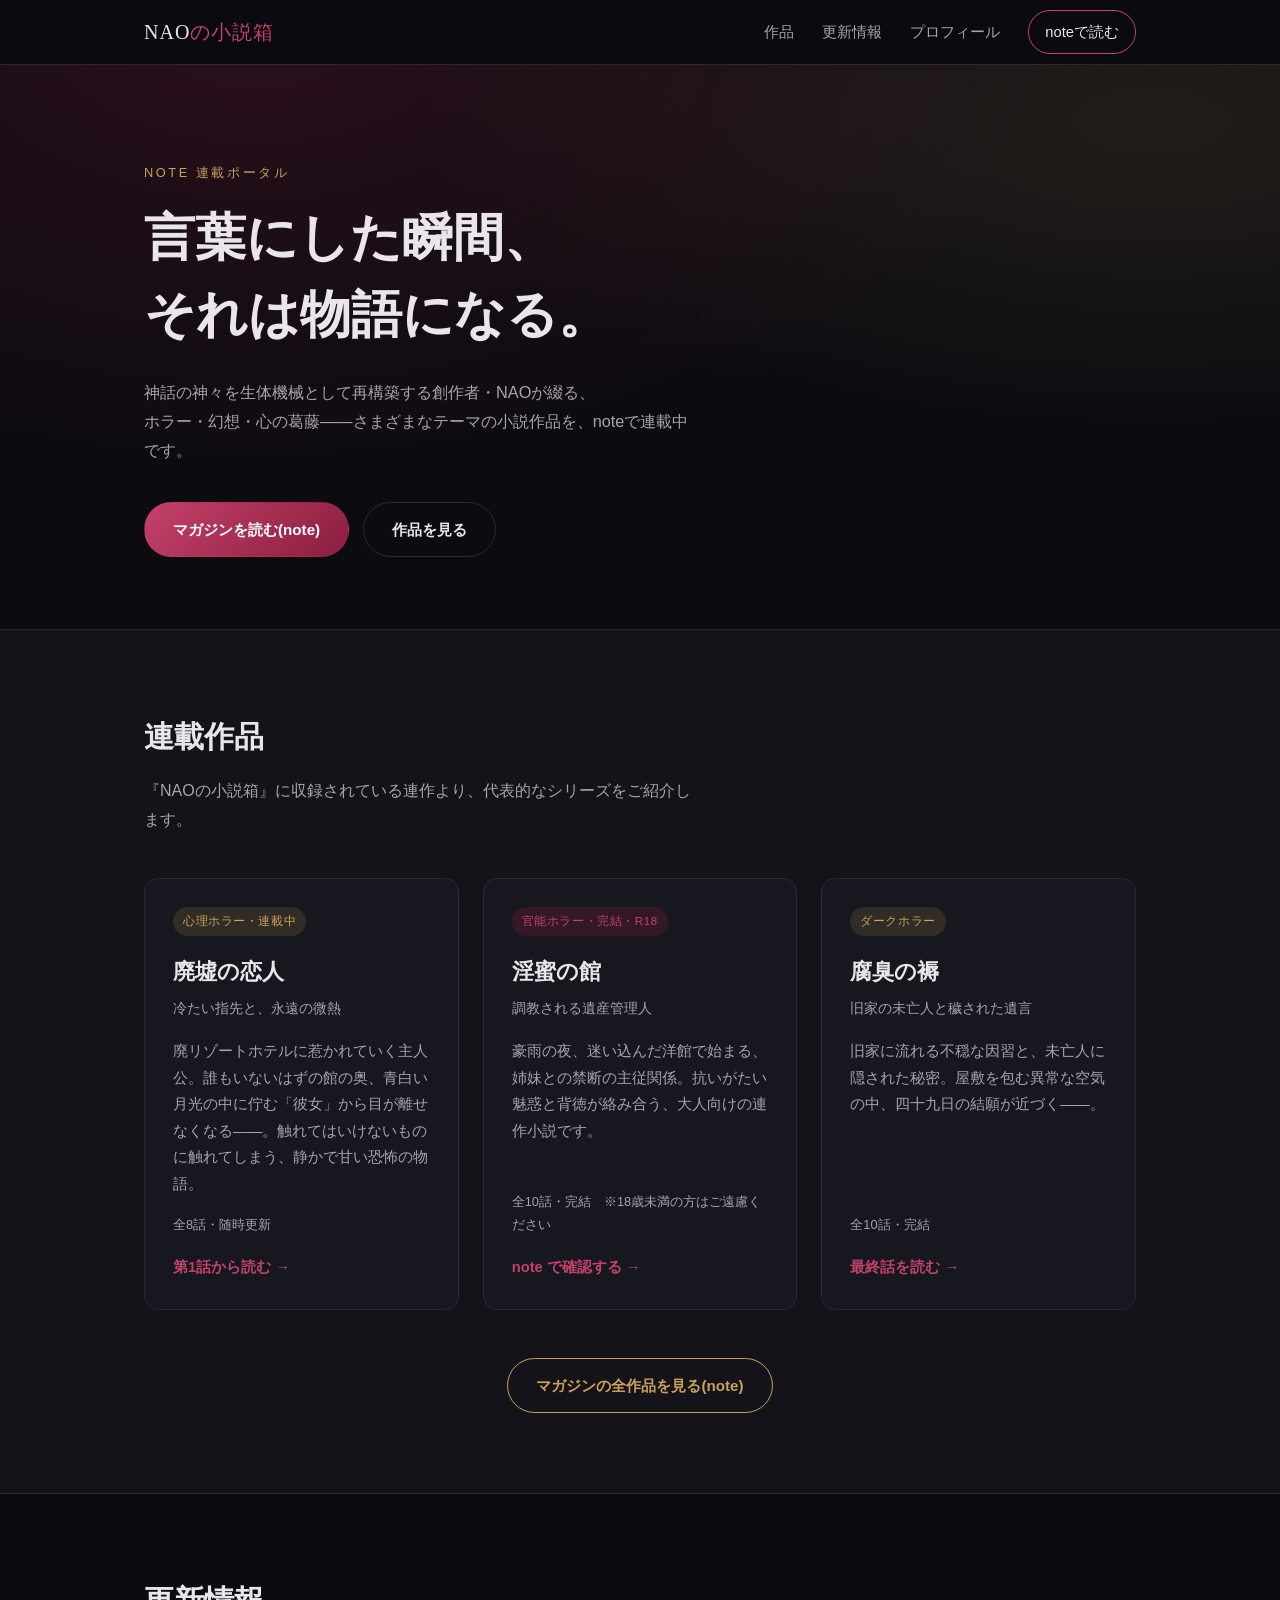
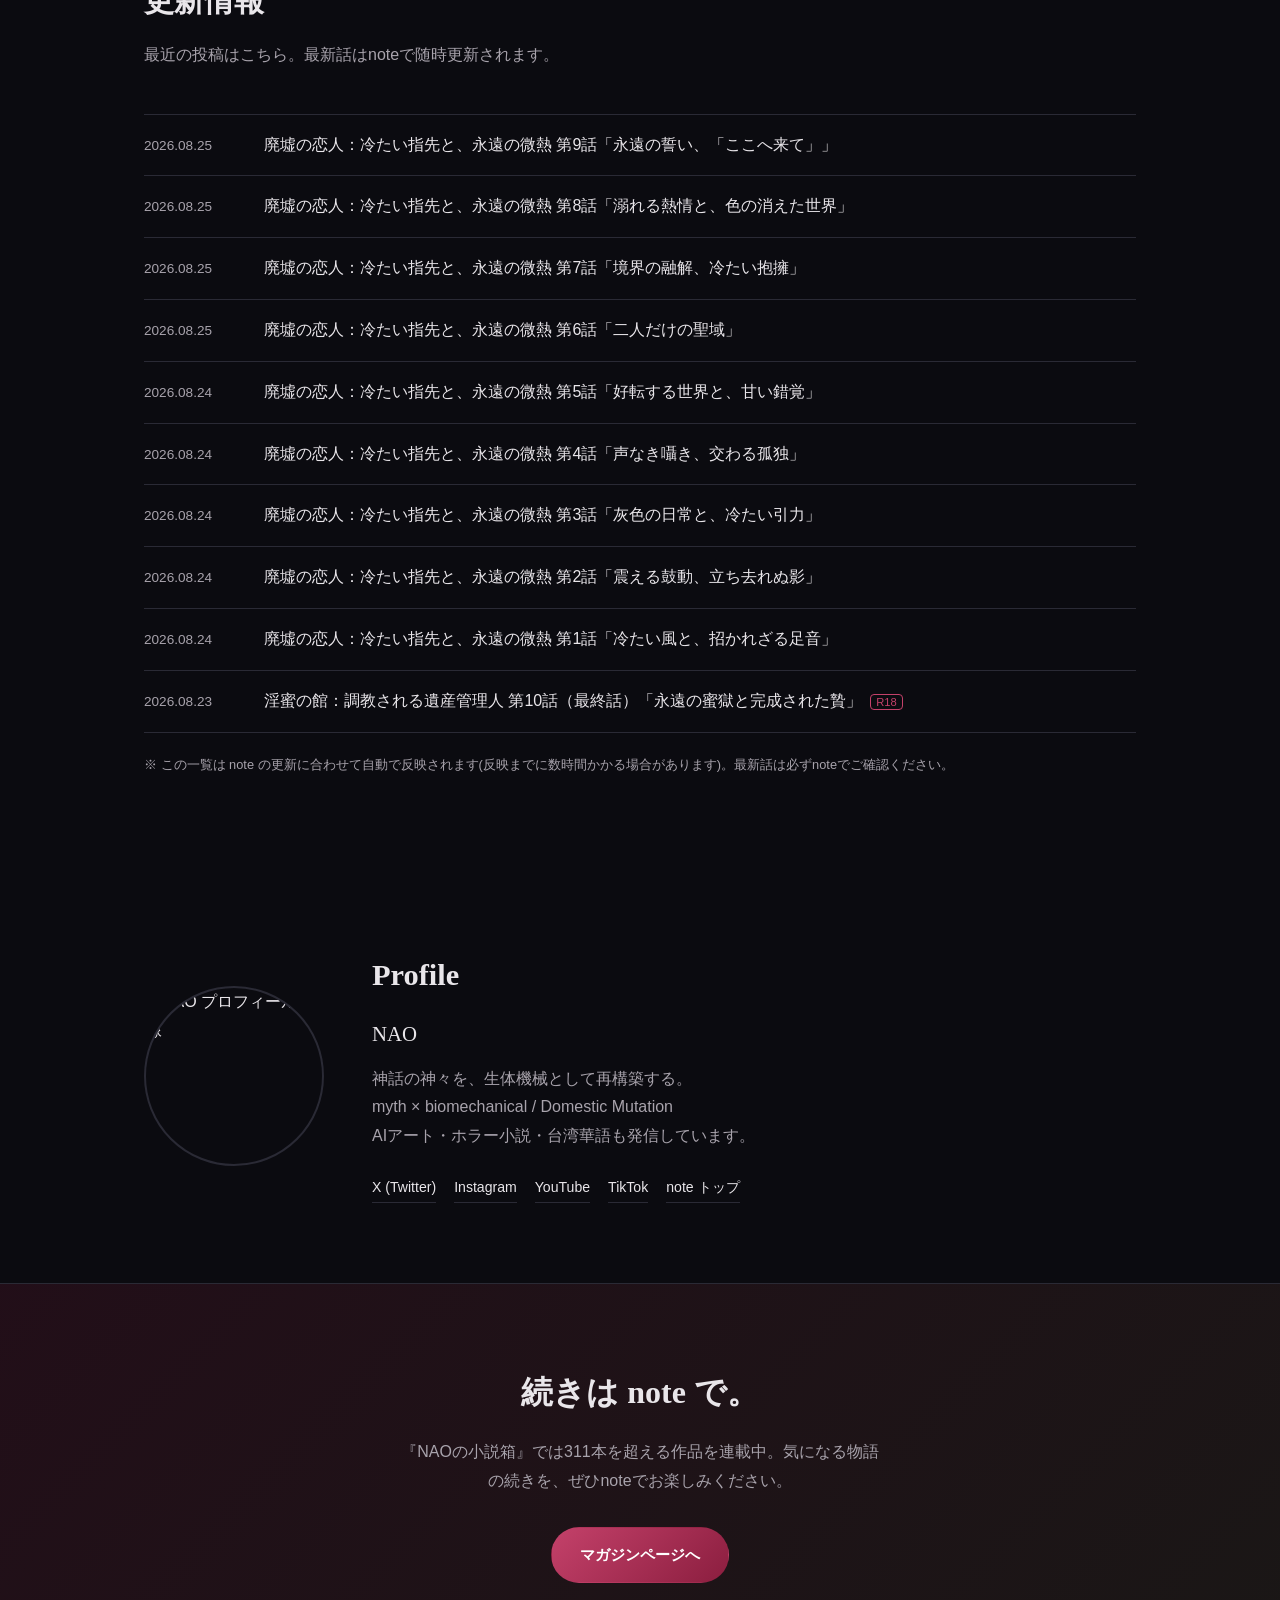
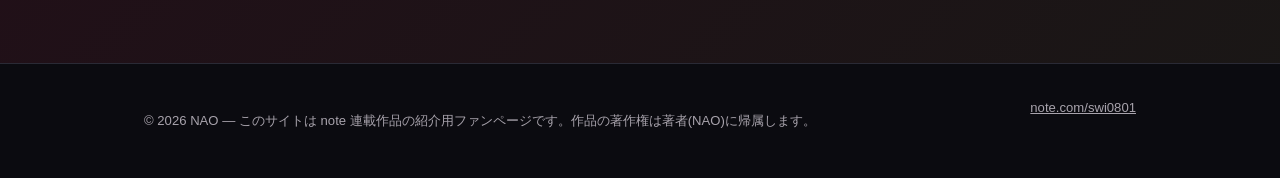
==== index.html @ bfc727b0 "Add OGP/Twitter card metadata, favicon, and basic SEO files Improves link previews when the URL is s" ====
<!DOCTYPE html>
<html lang="ja">
<head>
<meta charset="UTF-8">
<meta name="viewport" content="width=device-width, initial-scale=1.0">
<title>NAOの小説箱 | 神話と生体機械、仄暗い物語の記録</title>
<meta name="description" content="NAOが note で連載する小説・創作作品のポータルサイト。心理ホラー『廃墟の恋人』ほか、幻想と背徳が交差する物語をご紹介します。">
<link rel="canonical" href="https://nao-bookshelf.sn08011203y.workers.dev/">

<meta property="og:type" content="website">
<meta property="og:site_name" content="NAOの小説箱">
<meta property="og:title" content="NAOの小説箱 | 神話と生体機械、仄暗い物語の記録">
<meta property="og:description" content="NAOが note で連載する小説・創作作品のポータルサイト。心理ホラー『廃墟の恋人』ほか、幻想と背徳が交差する物語をご紹介します。">
<meta property="og:image" content="https://assets.st-note.com/production/uploads/images/186126682/profile_e1a5b51fc8844f22109a7c60053322ea.jpeg">
<meta property="og:url" content="https://nao-bookshelf.sn08011203y.workers.dev/">
<meta name="twitter:card" content="summary_large_image">
<meta name="twitter:title" content="NAOの小説箱 | 神話と生体機械、仄暗い物語の記録">
<meta name="twitter:description" content="NAOが note で連載する小説・創作作品のポータルサイト。心理ホラー『廃墟の恋人』ほか、幻想と背徳が交差する物語をご紹介します。">
<meta name="twitter:image" content="https://assets.st-note.com/production/uploads/images/186126682/profile_e1a5b51fc8844f22109a7c60053322ea.jpeg">
<meta name="theme-color" content="#0b0b10">

<link rel="icon" type="image/svg+xml" href="data:image/svg+xml,%3Csvg xmlns='http://www.w3.org/2000/svg' viewBox='0 0 32 32'%3E%3Crect width='32' height='32' rx='7' fill='%230b0b10'/%3E%3Ctext x='16' y='23' font-family='Georgia,serif' font-size='19' fill='%23c4416a' text-anchor='middle'%3EN%3C/text%3E%3C/svg%3E">
<link rel="stylesheet" href="style.css">
</head>
<body>

<header class="site-header">
  <div class="wrap header-inner">
    <a href="#top" class="logo">NAO<span>の小説箱</span></a>
    <nav class="site-nav">
      <a href="#works">作品</a>
      <a href="#latest">更新情報</a>
      <a href="#profile">プロフィール</a>
      <a href="https://note.com/swi0801/m/me98fd692c5c2" target="_blank" rel="noopener" class="nav-cta">noteで読む</a>
    </nav>
    <button class="nav-toggle" aria-label="メニュー" aria-expanded="false">
      <span></span><span></span><span></span>
    </button>
  </div>
</header>

<main id="top">

  <section class="hero">
    <div class="wrap hero-inner">
      <p class="hero-eyebrow">note 連載ポータル</p>
      <h1>言葉にした瞬間、<br>それは物語になる。</h1>
      <p class="hero-lead">
        神話の神々を生体機械として再構築する創作者・NAOが綴る、<br class="pc-only">
        ホラー・幻想・心の葛藤——さまざまなテーマの小説作品を、noteで連載中です。
      </p>
      <div class="hero-actions">
        <a href="https://note.com/swi0801/m/me98fd692c5c2" target="_blank" rel="noopener" class="btn btn-primary">マガジンを読む(note)</a>
        <a href="#works" class="btn btn-ghost">作品を見る</a>
      </div>
    </div>
  </section>

  <section id="works" class="section works">
    <div class="wrap">
      <h2 class="section-title">連載作品</h2>
      <p class="section-lead">『NAOの小説箱』に収録されている連作より、代表的なシリーズをご紹介します。</p>

      <div class="work-grid">

        <article class="work-card">
          <div class="work-tag tag-horror">心理ホラー・連載中</div>
          <h3>廃墟の恋人</h3>
          <p class="work-sub">冷たい指先と、永遠の微熱</p>
          <p class="work-desc">
            廃リゾートホテルに惹かれていく主人公。誰もいないはずの館の奥、青白い月光の中に佇む「彼女」から目が離せなくなる——。触れてはいけないものに触れてしまう、静かで甘い恐怖の物語。
          </p>
          <p class="work-meta">全8話・随時更新</p>
          <a class="work-link" href="https://note.com/swi0801/n/nb2dc07ec1d9b" target="_blank" rel="noopener">第1話から読む →</a>
        </article>

        <article class="work-card">
          <div class="work-tag tag-r18">官能ホラー・完結・R18</div>
          <h3>淫蜜の館</h3>
          <p class="work-sub">調教される遺産管理人</p>
          <p class="work-desc">
            豪雨の夜、迷い込んだ洋館で始まる、姉妹との禁断の主従関係。抗いがたい魅惑と背徳が絡み合う、大人向けの連作小説です。
          </p>
          <p class="work-meta">全10話・完結　※18歳未満の方はご遠慮ください</p>
          <a class="work-link" href="https://note.com/swi0801/n/n0fd502cf6292" target="_blank" rel="noopener">note で確認する →</a>
        </article>

        <article class="work-card">
          <div class="work-tag tag-horror">ダークホラー</div>
          <h3>腐臭の褥</h3>
          <p class="work-sub">旧家の未亡人と穢された遺言</p>
          <p class="work-desc">
            旧家に流れる不穏な因習と、未亡人に隠された秘密。屋敷を包む異常な空気の中、四十九日の結願が近づく——。
          </p>
          <p class="work-meta">全10話・完結</p>
          <a class="work-link" href="https://note.com/swi0801/n/na1d82e346a0c" target="_blank" rel="noopener">最終話を読む →</a>
        </article>

      </div>

      <div class="works-more">
        <a href="https://note.com/swi0801/m/me98fd692c5c2" target="_blank" rel="noopener" class="btn btn-outline">マガジンの全作品を見る(note)</a>
      </div>
    </div>
  </section>

  <section id="latest" class="section latest">
    <div class="wrap">
      <h2 class="section-title">更新情報</h2>
      <p class="section-lead">最近の投稿はこちら。最新話はnoteで随時更新されます。</p>

      <ul class="latest-list" id="latest-list" data-state="loading">
        <li class="latest-placeholder">読み込み中…</li>
      </ul>

      <p class="latest-note">※ この一覧は note の更新に合わせて自動で反映されます(反映までに数時間かかる場合があります)。最新話は必ずnoteでご確認ください。</p>
    </div>
  </section>

  <section id="profile" class="section profile">
    <div class="wrap profile-inner">
      <img class="profile-img" src="https://assets.st-note.com/production/uploads/images/186126682/profile_e1a5b51fc8844f22109a7c60053322ea.jpeg" alt="NAO プロフィール画像" loading="lazy">
      <div class="profile-body">
        <h2 class="section-title">Profile</h2>
        <p class="profile-name">NAO</p>
        <p class="profile-bio">
          神話の神々を、生体機械として再構築する。<br>
          myth × biomechanical / Domestic Mutation<br>
          AIアート・ホラー小説・台湾華語も発信しています。
        </p>
        <div class="sns-links">
          <a href="https://x.com/Naoya9007554482" target="_blank" rel="noopener">X (Twitter)</a>
          <a href="https://www.instagram.com/nao_biomechanical_artist" target="_blank" rel="noopener">Instagram</a>
          <a href="https://www.youtube.com/@BiomechanicalMutator" target="_blank" rel="noopener">YouTube</a>
          <a href="https://www.tiktok.com/@nao223615" target="_blank" rel="noopener">TikTok</a>
          <a href="https://note.com/swi0801" target="_blank" rel="noopener">note トップ</a>
        </div>
      </div>
    </div>
  </section>

  <section class="section cta-band">
    <div class="wrap">
      <h2>続きは note で。</h2>
      <p>『NAOの小説箱』では311本を超える作品を連載中。気になる物語の続きを、ぜひnoteでお楽しみください。</p>
      <a href="https://note.com/swi0801/m/me98fd692c5c2" target="_blank" rel="noopener" class="btn btn-primary">マガジンページへ</a>
    </div>
  </section>

</main>

<footer class="site-footer">
  <div class="wrap footer-inner">
    <p>&copy; <span id="year"></span> NAO — このサイトは note 連載作品の紹介用ファンページです。作品の著作権は著者(NAO)に帰属します。</p>
    <a href="https://note.com/swi0801" target="_blank" rel="noopener">note.com/swi0801</a>
  </div>
</footer>

<script src="script.js"></script>
</body>
</html>
---- style.css ----
:root {
  --bg: #0b0b10;
  --bg-alt: #131319;
  --card: #17171f;
  --border: #2a2a35;
  --text: #e9e6ea;
  --text-dim: #a8a3ac;
  --accent: #8b1e3f;
  --accent-bright: #c4416a;
  --gold: #c9a15a;
  --serif: "Hiragino Mincho ProN", "Yu Mincho", "游明朝", serif;
  --sans: "Hiragino Kaku Gothic ProN", "Hiragino Sans", "Yu Gothic", "游ゴシック", sans-serif;
}

* { box-sizing: border-box; }

html { scroll-behavior: smooth; }

body {
  margin: 0;
  background: var(--bg);
  color: var(--text);
  font-family: var(--sans);
  line-height: 1.8;
  -webkit-font-smoothing: antialiased;
}

img { max-width: 100%; display: block; }

.wrap {
  max-width: 1040px;
  margin: 0 auto;
  padding: 0 24px;
}

/* Header */
.site-header {
  position: sticky;
  top: 0;
  z-index: 50;
  background: rgba(11, 11, 16, 0.9);
  backdrop-filter: blur(6px);
  border-bottom: 1px solid var(--border);
}

.header-inner {
  display: flex;
  align-items: center;
  justify-content: space-between;
  height: 64px;
}

.logo {
  font-family: var(--serif);
  font-size: 1.25rem;
  color: var(--text);
  text-decoration: none;
  letter-spacing: 0.05em;
}
.logo span { color: var(--accent-bright); }

.site-nav {
  display: flex;
  align-items: center;
  gap: 28px;
}

.site-nav a {
  color: var(--text-dim);
  text-decoration: none;
  font-size: 0.92rem;
  transition: color 0.2s;
}
.site-nav a:hover { color: var(--text); }

.nav-cta {
  padding: 8px 16px;
  border: 1px solid var(--accent-bright);
  border-radius: 999px;
  color: var(--text) !important;
}
.nav-cta:hover { background: var(--accent-bright); }

.nav-toggle {
  display: none;
  flex-direction: column;
  gap: 5px;
  background: none;
  border: none;
  cursor: pointer;
  padding: 8px;
}
.nav-toggle span {
  width: 22px;
  height: 2px;
  background: var(--text);
  display: block;
}

/* Hero */
.hero {
  padding: 96px 0 72px;
  background:
    radial-gradient(ellipse at 20% -10%, rgba(139, 30, 63, 0.25), transparent 55%),
    radial-gradient(ellipse at 90% 10%, rgba(201, 161, 90, 0.12), transparent 45%);
  border-bottom: 1px solid var(--border);
}

.hero-eyebrow {
  color: var(--gold);
  letter-spacing: 0.2em;
  font-size: 0.8rem;
  margin: 0 0 16px;
  text-transform: uppercase;
}

.hero h1 {
  font-family: var(--serif);
  font-size: clamp(2rem, 5vw, 3.2rem);
  line-height: 1.5;
  margin: 0 0 24px;
  font-weight: 600;
}

.hero-lead {
  color: var(--text-dim);
  font-size: 1.02rem;
  max-width: 560px;
  margin: 0 0 36px;
}

.hero-actions { display: flex; gap: 14px; flex-wrap: wrap; }

/* Buttons */
.btn {
  display: inline-block;
  padding: 13px 28px;
  border-radius: 999px;
  text-decoration: none;
  font-size: 0.95rem;
  font-weight: 600;
  transition: transform 0.15s, background 0.2s, border-color 0.2s;
  border: 1px solid transparent;
}
.btn:hover { transform: translateY(-1px); }

.btn-primary {
  background: linear-gradient(135deg, var(--accent-bright), var(--accent));
  color: #fff;
}
.btn-ghost {
  border-color: var(--border);
  color: var(--text);
}
.btn-ghost:hover { border-color: var(--accent-bright); }
.btn-outline {
  border-color: var(--gold);
  color: var(--gold);
}
.btn-outline:hover { background: var(--gold); color: #17171f; }

/* Sections */
.section { padding: 80px 0; }
.section-title {
  font-family: var(--serif);
  font-size: 1.9rem;
  margin: 0 0 12px;
  font-weight: 600;
}
.section-lead {
  color: var(--text-dim);
  margin: 0 0 44px;
  max-width: 560px;
}

.works { background: var(--bg-alt); border-bottom: 1px solid var(--border); }

.work-grid {
  display: grid;
  grid-template-columns: repeat(auto-fit, minmax(280px, 1fr));
  gap: 24px;
}

.work-card {
  background: var(--card);
  border: 1px solid var(--border);
  border-radius: 14px;
  padding: 28px;
  display: flex;
  flex-direction: column;
  transition: border-color 0.2s, transform 0.2s;
}
.work-card:hover { border-color: var(--accent-bright); transform: translateY(-3px); }

.work-tag {
  display: inline-block;
  font-size: 0.72rem;
  letter-spacing: 0.05em;
  padding: 4px 10px;
  border-radius: 999px;
  margin-bottom: 16px;
  width: fit-content;
}
.tag-horror { background: rgba(201, 161, 90, 0.15); color: var(--gold); }
.tag-r18 { background: rgba(139, 30, 63, 0.25); color: var(--accent-bright); }

.work-card h3 {
  font-family: var(--serif);
  font-size: 1.4rem;
  margin: 0 0 4px;
}
.work-sub {
  color: var(--text-dim);
  font-size: 0.9rem;
  margin: 0 0 16px;
}
.work-desc {
  color: var(--text-dim);
  font-size: 0.92rem;
  flex-grow: 1;
  margin: 0 0 16px;
}
.work-meta {
  font-size: 0.8rem;
  color: var(--text-dim);
  margin: 0 0 18px;
}
.work-link {
  color: var(--accent-bright);
  text-decoration: none;
  font-weight: 600;
  font-size: 0.92rem;
}
.work-link:hover { text-decoration: underline; }

.works-more { text-align: center; margin-top: 48px; }

/* Latest */
.latest-list {
  list-style: none;
  margin: 0;
  padding: 0;
  border-top: 1px solid var(--border);
}
.latest-list li {
  display: flex;
  gap: 20px;
  align-items: baseline;
  padding: 16px 0;
  border-bottom: 1px solid var(--border);
}
.latest-date {
  color: var(--text-dim);
  font-size: 0.85rem;
  flex-shrink: 0;
  width: 100px;
}
.latest-list a {
  color: var(--text);
  text-decoration: none;
}
.latest-list a:hover { color: var(--accent-bright); }
.r18-mark {
  font-style: normal;
  font-size: 0.7rem;
  color: var(--accent-bright);
  border: 1px solid var(--accent-bright);
  border-radius: 4px;
  padding: 1px 5px;
  margin-left: 8px;
}
.latest-note {
  color: var(--text-dim);
  font-size: 0.8rem;
  margin-top: 20px;
}
.latest-placeholder {
  padding: 16px 0;
  color: var(--text-dim);
  font-size: 0.9rem;
}
.latest-placeholder a {
  color: var(--accent-bright);
}

/* Profile */
.profile-inner {
  display: flex;
  gap: 48px;
  align-items: center;
  flex-wrap: wrap;
}
.profile-img {
  width: 180px;
  height: 180px;
  border-radius: 50%;
  object-fit: cover;
  border: 2px solid var(--border);
}
.profile-body { flex: 1; min-width: 260px; }
.profile-name {
  font-family: var(--serif);
  font-size: 1.3rem;
  margin: 0 0 12px;
}
.profile-bio {
  color: var(--text-dim);
  margin: 0 0 24px;
}
.sns-links {
  display: flex;
  gap: 18px;
  flex-wrap: wrap;
}
.sns-links a {
  color: var(--text);
  text-decoration: none;
  font-size: 0.88rem;
  border-bottom: 1px solid var(--border);
  padding-bottom: 2px;
}
.sns-links a:hover { color: var(--accent-bright); border-color: var(--accent-bright); }

/* CTA band */
.cta-band {
  text-align: center;
  background: linear-gradient(135deg, rgba(139,30,63,0.18), rgba(201,161,90,0.08));
  border-top: 1px solid var(--border);
}
.cta-band h2 {
  font-family: var(--serif);
  font-size: 2rem;
  margin: 0 0 16px;
}
.cta-band p {
  color: var(--text-dim);
  max-width: 480px;
  margin: 0 auto 32px;
}

/* Footer */
.site-footer {
  border-top: 1px solid var(--border);
  padding: 32px 0;
}
.footer-inner {
  display: flex;
  justify-content: space-between;
  flex-wrap: wrap;
  gap: 12px;
  color: var(--text-dim);
  font-size: 0.82rem;
}
.footer-inner a { color: var(--text-dim); }

/* Responsive */
@media (max-width: 760px) {
  .site-nav {
    position: absolute;
    top: 64px;
    left: 0;
    right: 0;
    background: var(--bg);
    border-bottom: 1px solid var(--border);
    flex-direction: column;
    align-items: flex-start;
    padding: 20px 24px;
    gap: 18px;
    display: none;
  }
  .site-nav.open { display: flex; }
  .nav-toggle { display: flex; }
  .pc-only { display: none; }
}
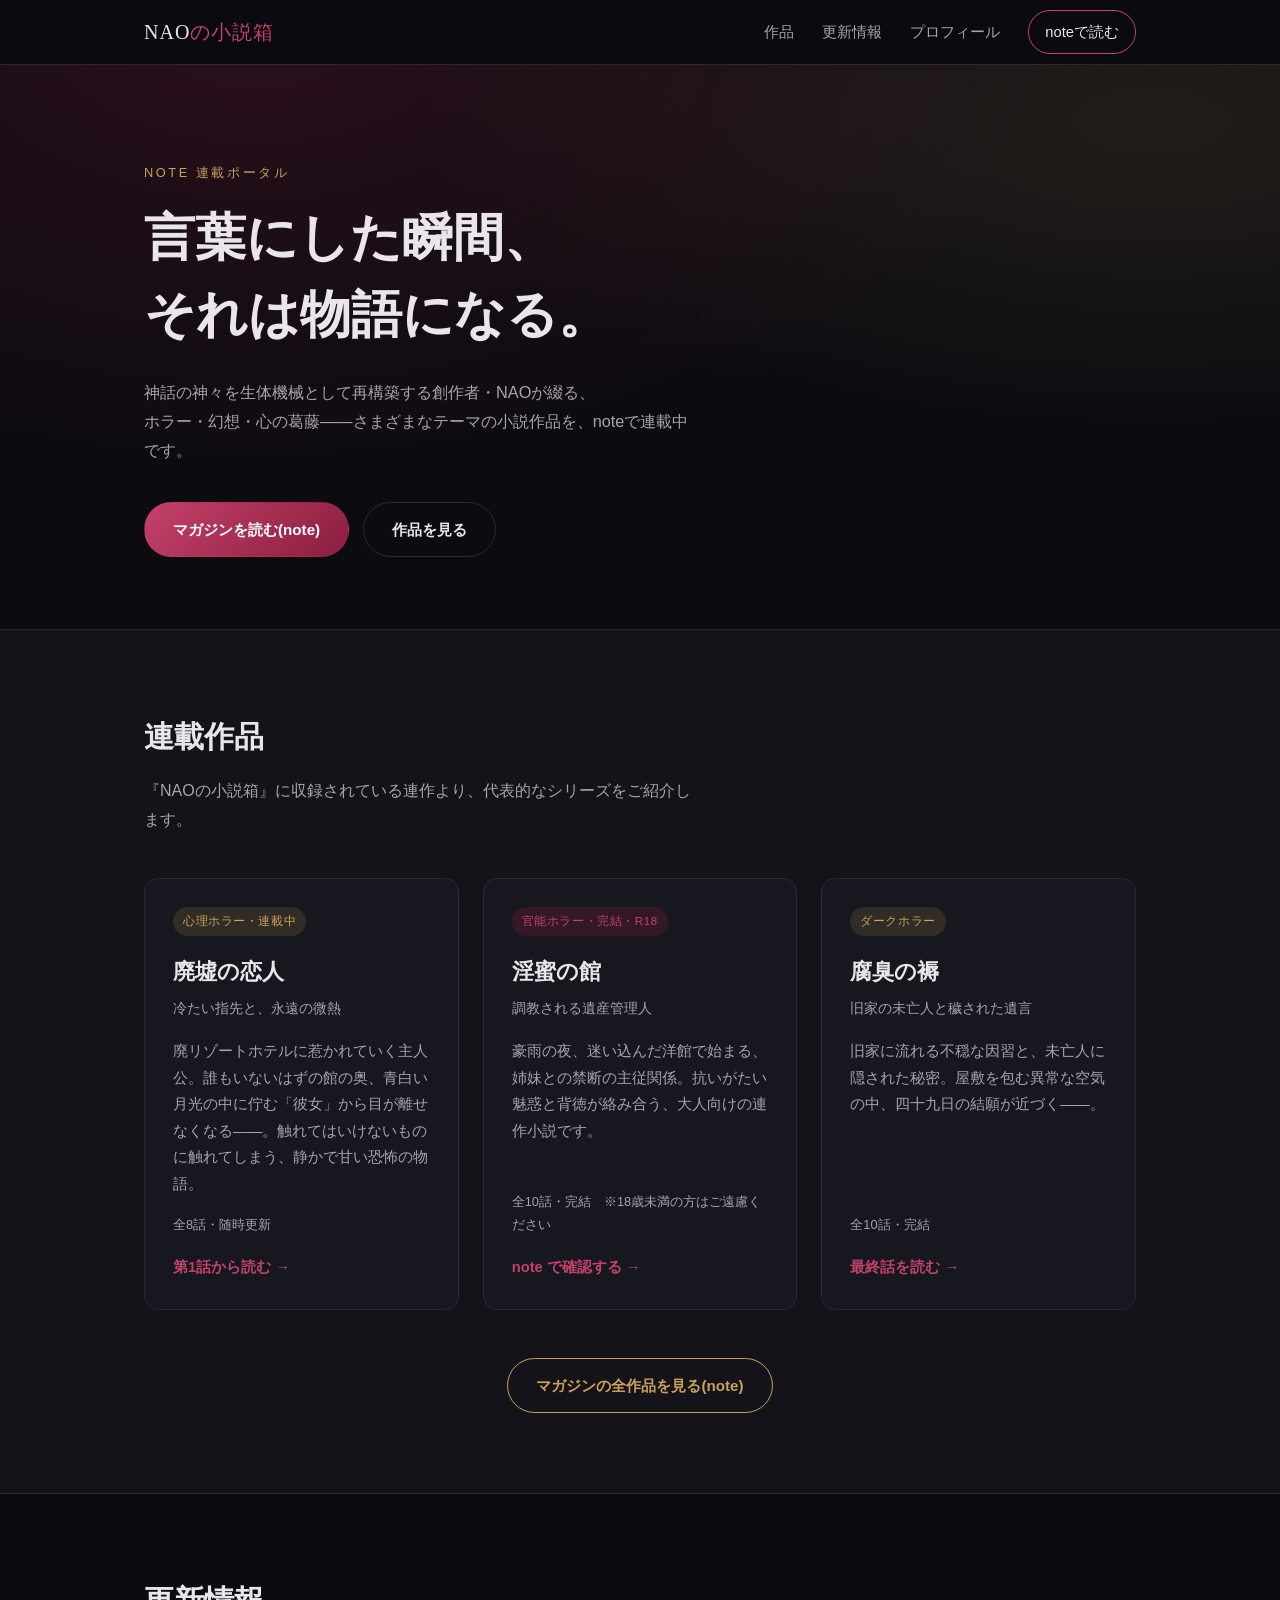
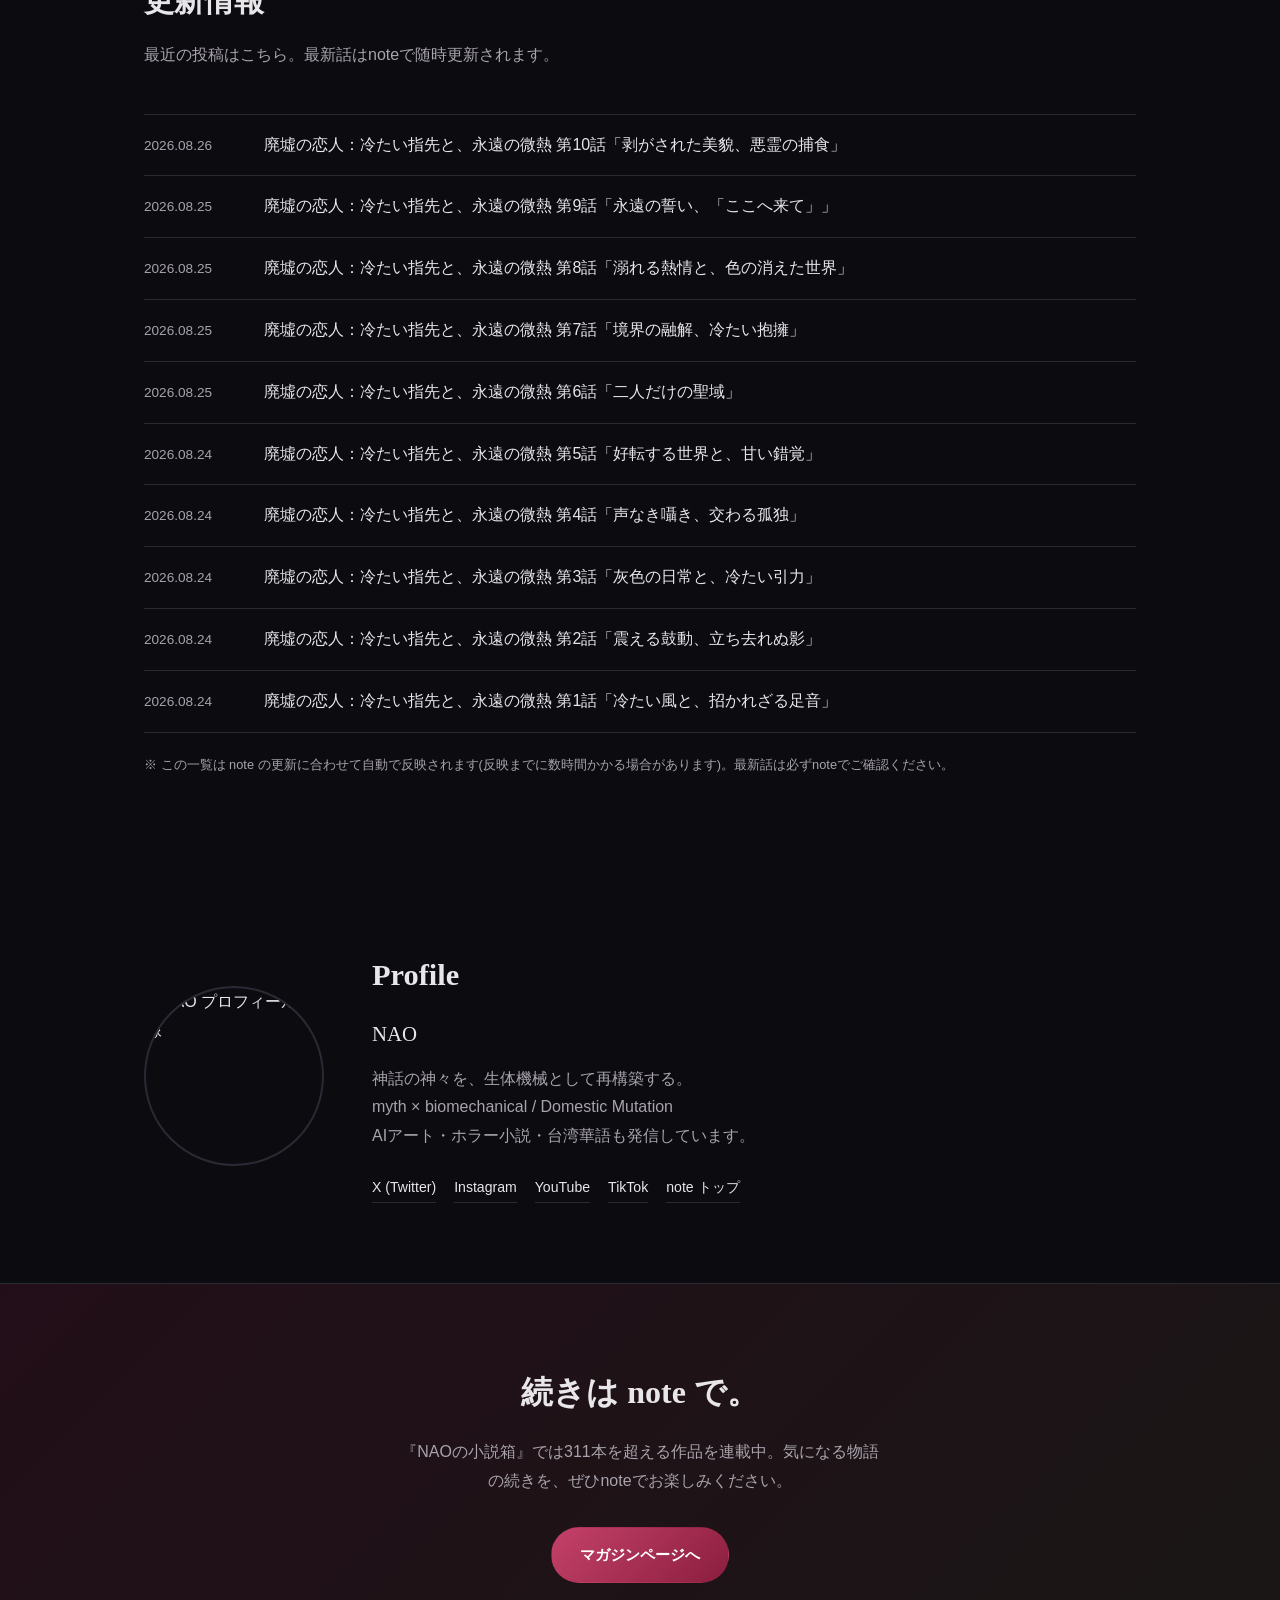
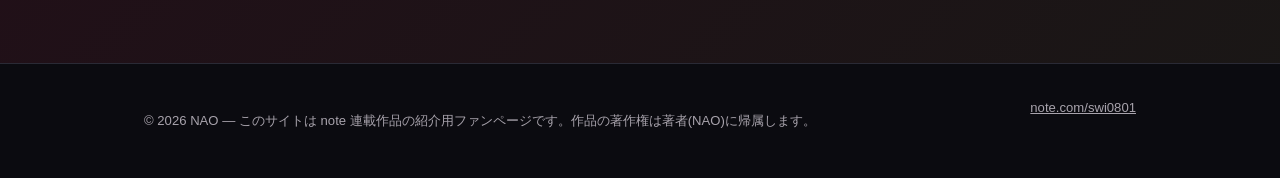
==== commit 86cad86b: "Add Cloudflare Web Analytics" ====
--- a/index.html
+++ b/index.html
@@ -5,6 +5,7 @@
 <meta name="viewport" content="width=device-width, initial-scale=1.0">
 <title>NAOの小説箱 | 神話と生体機械、仄暗い物語の記録</title>
 <meta name="description" content="NAOが note で連載する小説・創作作品のポータルサイト。心理ホラー『廃墟の恋人』ほか、幻想と背徳が交差する物語をご紹介します。">
+<meta name="google-site-verification" content="Mu3Vh9Ct191nG4qiiQkQuZFR8wtpu88QlMqsDXG22zI" />
 <link rel="canonical" href="https://nao-bookshelf.sn08011203y.workers.dev/">
 
 <meta property="og:type" content="website">
@@ -157,5 +158,6 @@
 </footer>
 
 <script src="script.js"></script>
+<!-- Cloudflare Web Analytics --><script type='module' src='https://static.cloudflareinsights.com/beacon.min.js' data-cf-beacon='{"token": "325957462f274eac972640437606ffc3"}'></script><!-- End Cloudflare Web Analytics -->
 </body>
 </html>
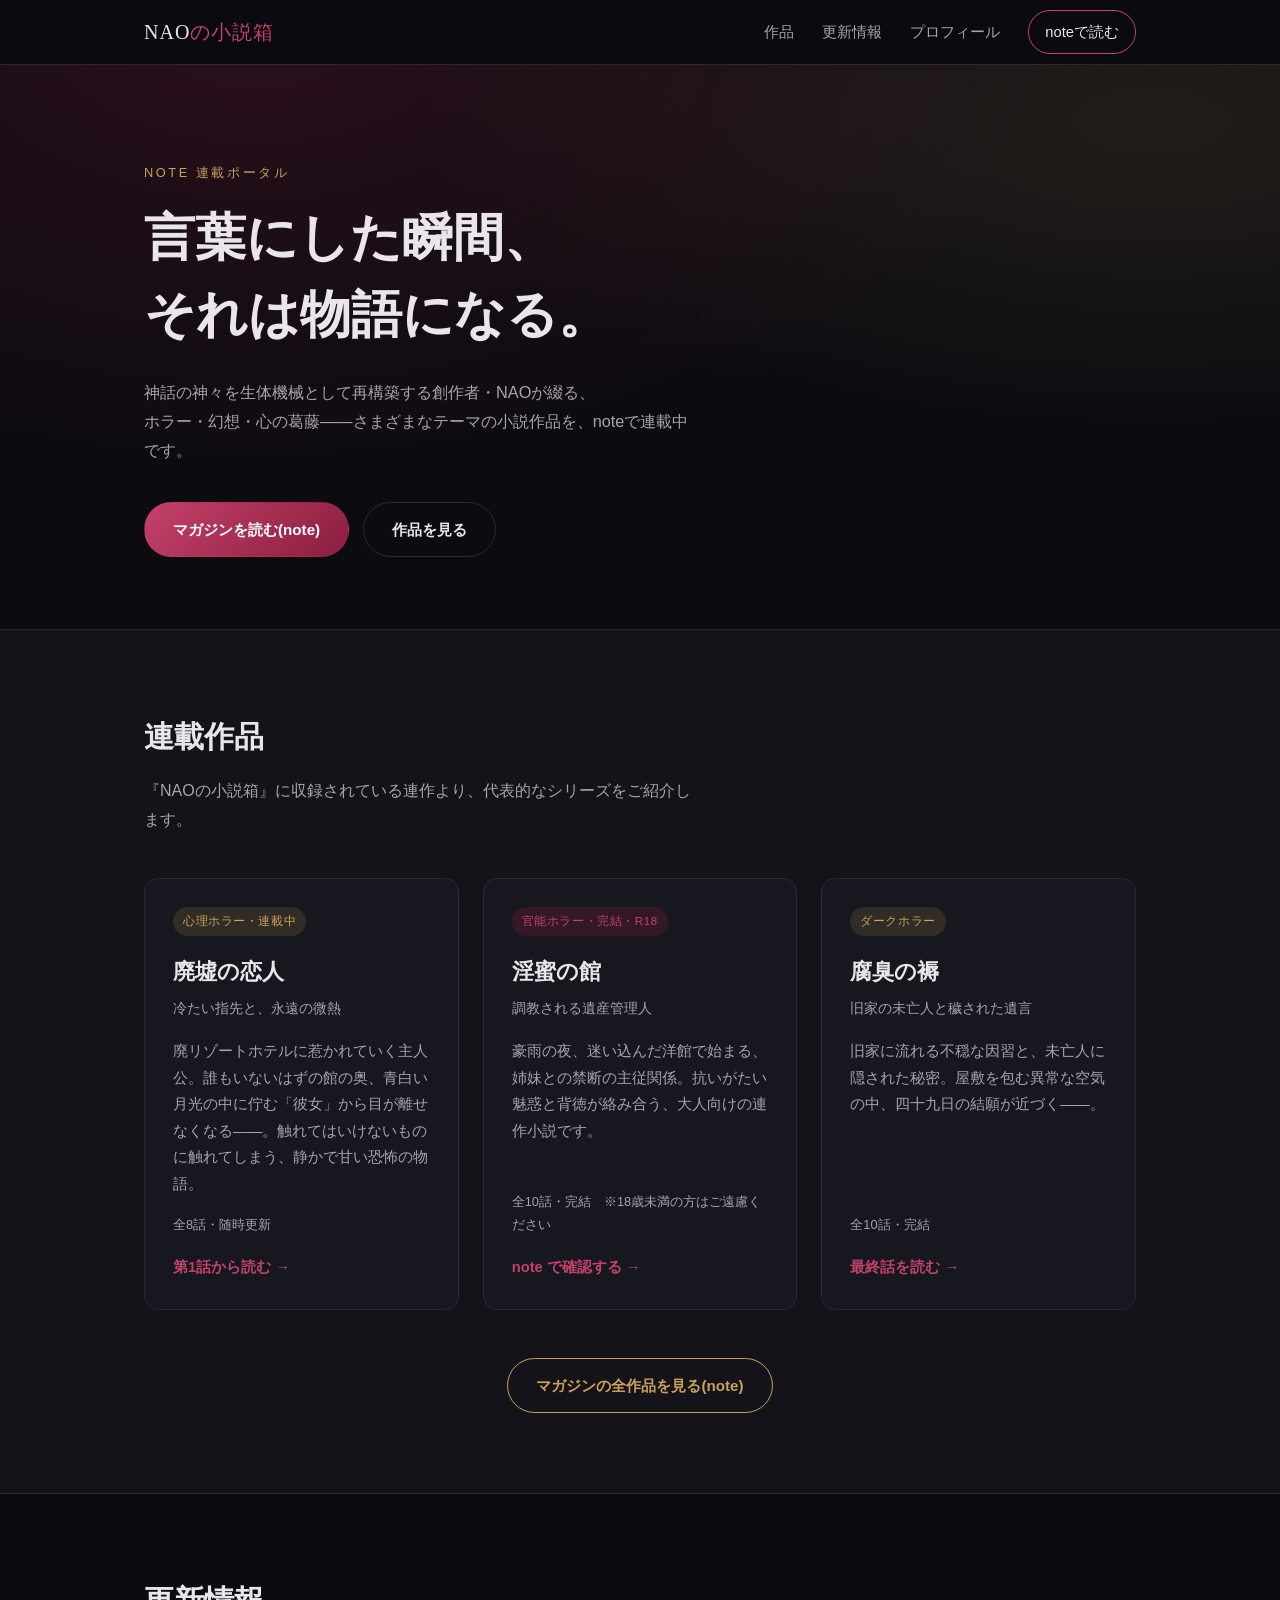
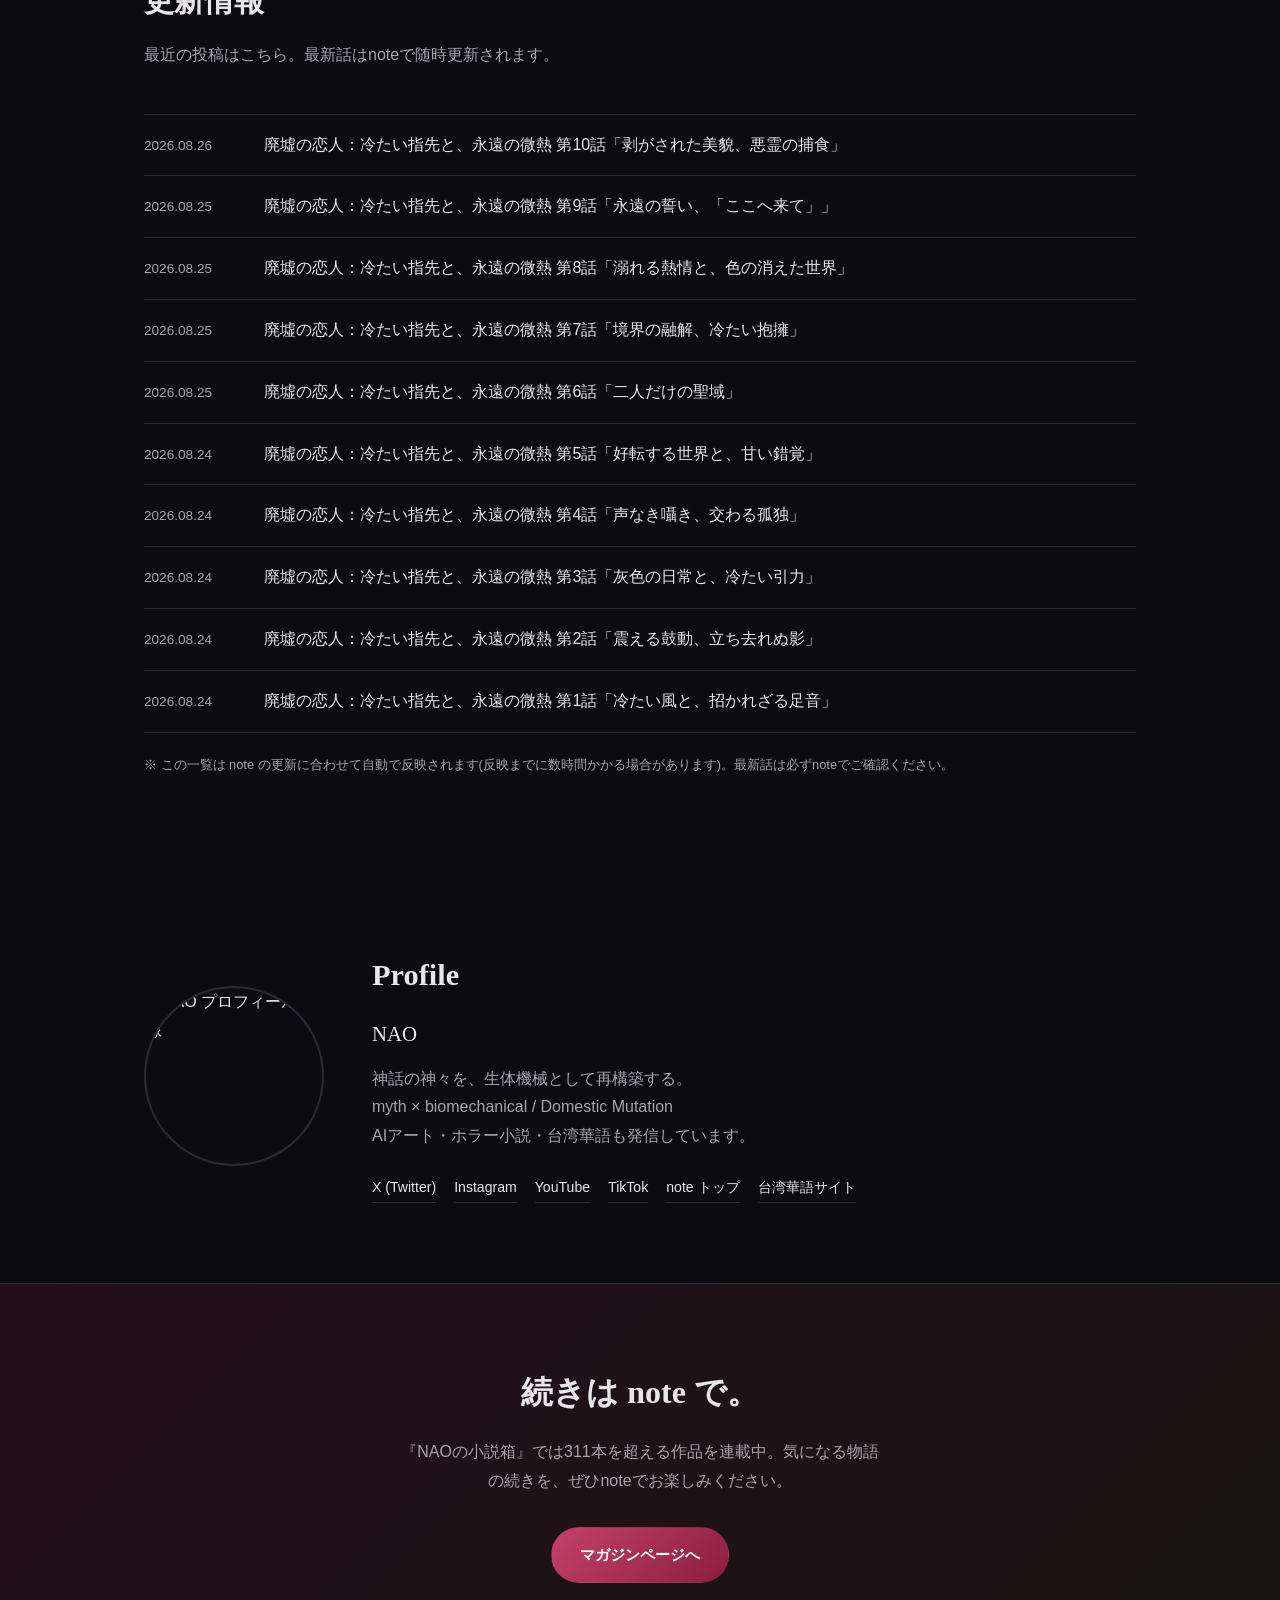
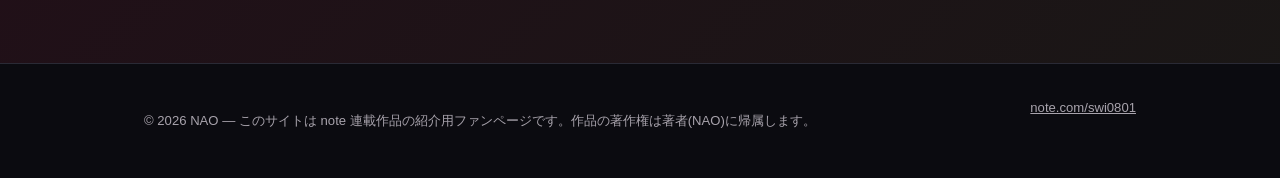
==== commit 6638db78: "Cross-link the Taiwan Mandarin sister site from the profile section" ====
--- a/index.html
+++ b/index.html
@@ -135,6 +135,7 @@
           <a href="https://www.youtube.com/@BiomechanicalMutator" target="_blank" rel="noopener">YouTube</a>
           <a href="https://www.tiktok.com/@nao223615" target="_blank" rel="noopener">TikTok</a>
           <a href="https://note.com/swi0801" target="_blank" rel="noopener">note トップ</a>
+          <a href="https://nao-taiwan-mandarin.sn08011203y.workers.dev" target="_blank" rel="noopener">台湾華語サイト</a>
         </div>
       </div>
     </div>
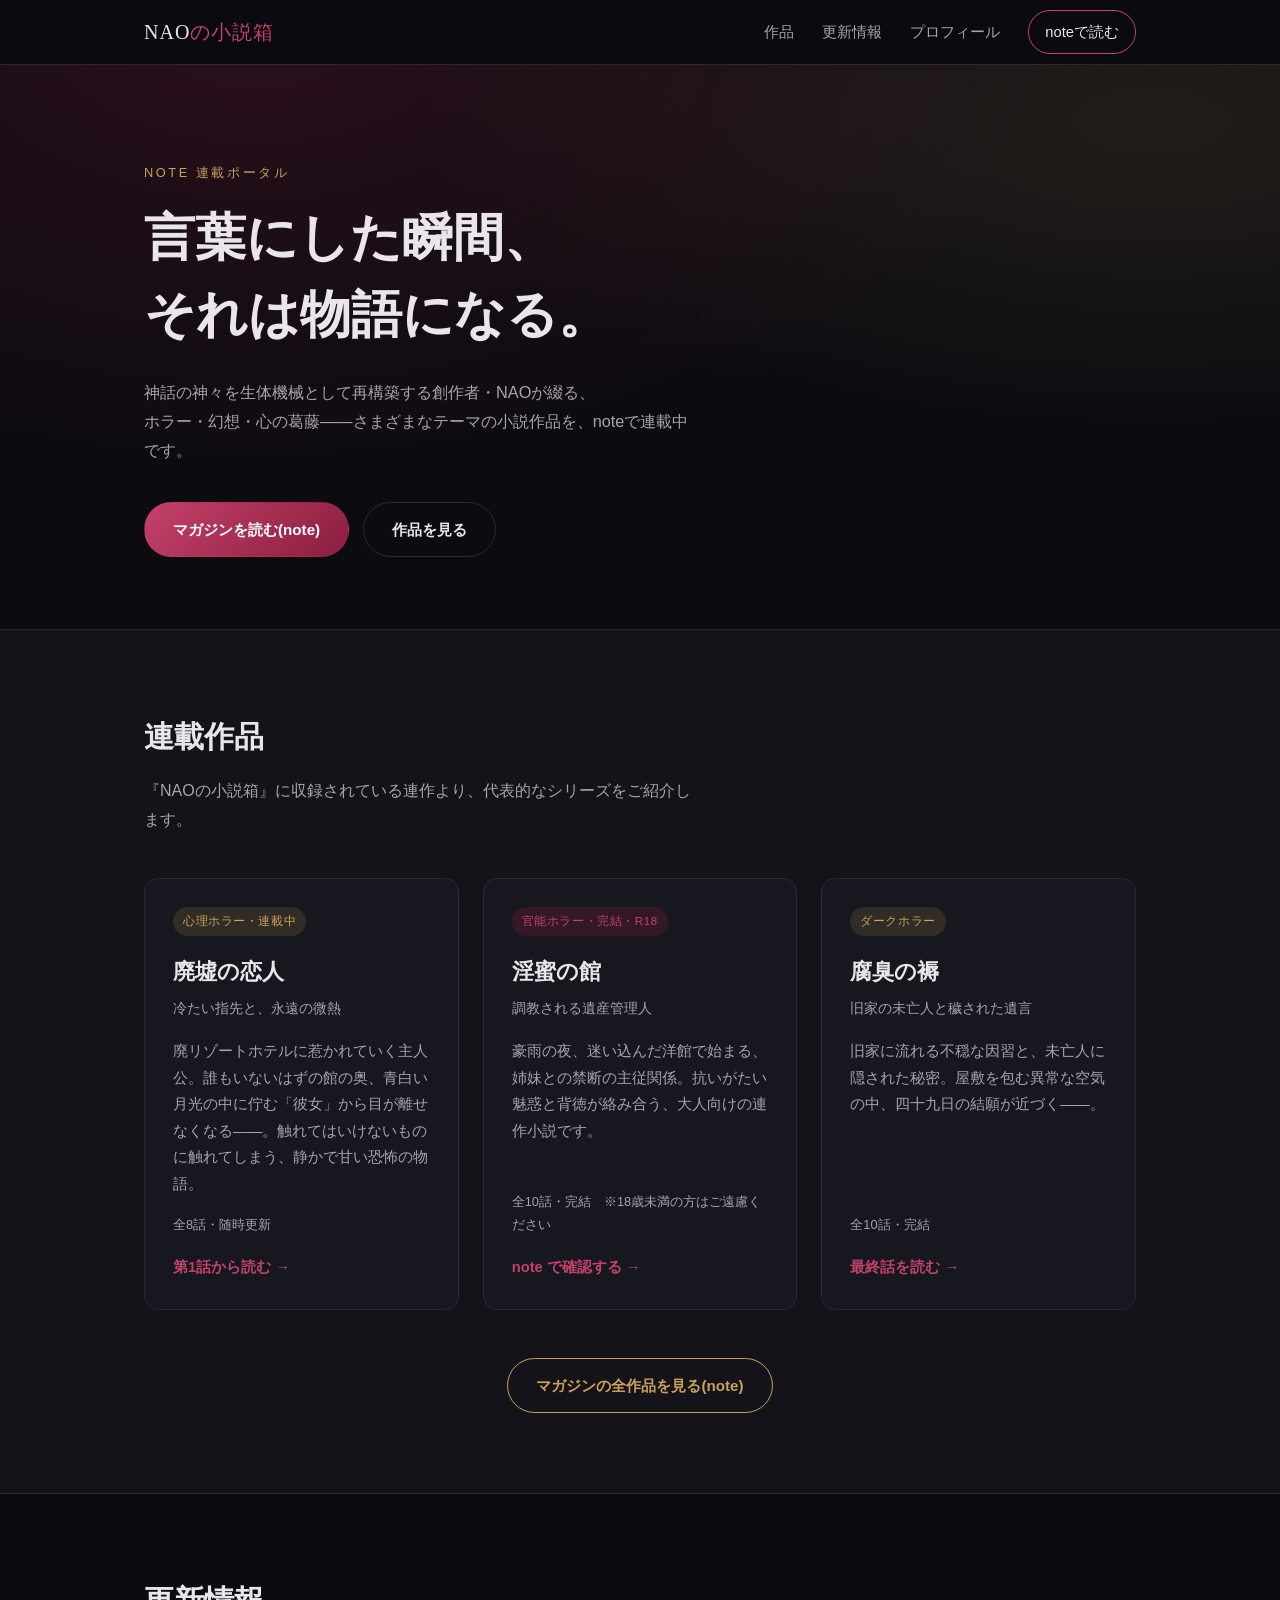
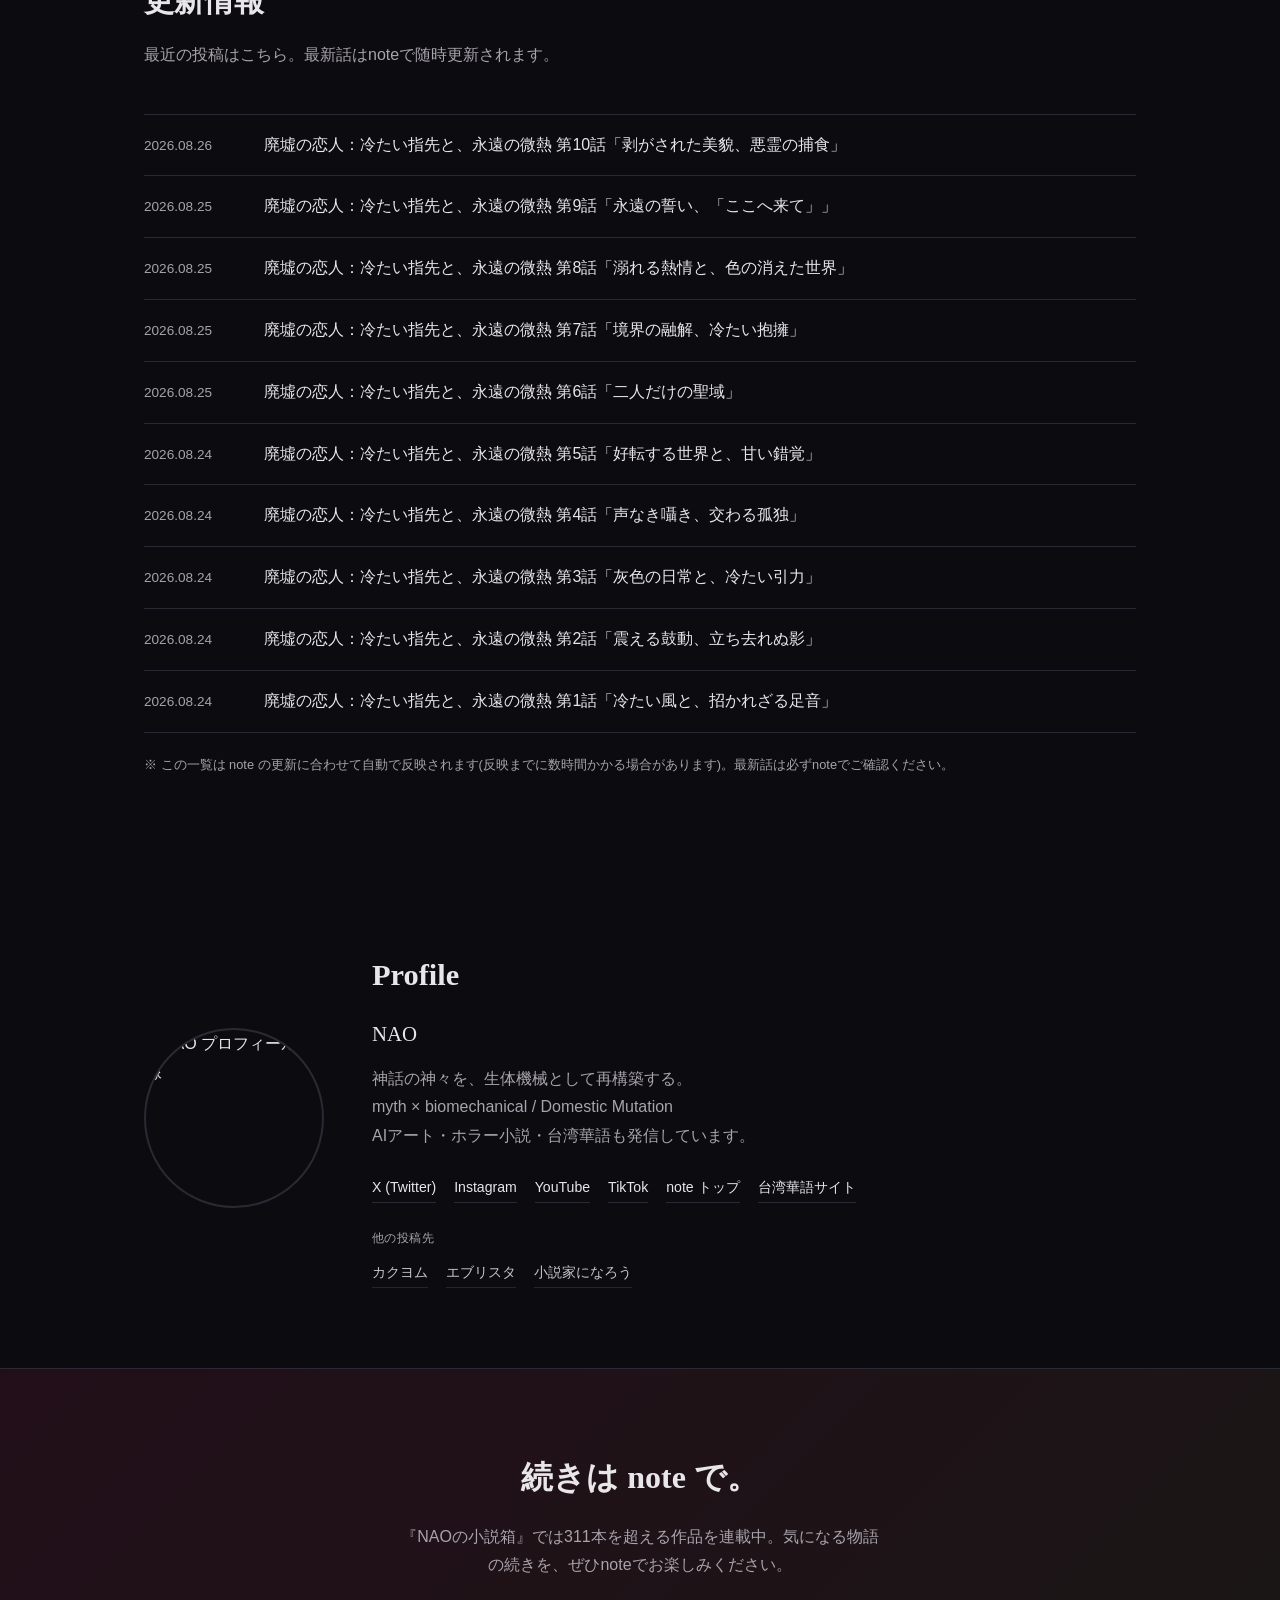
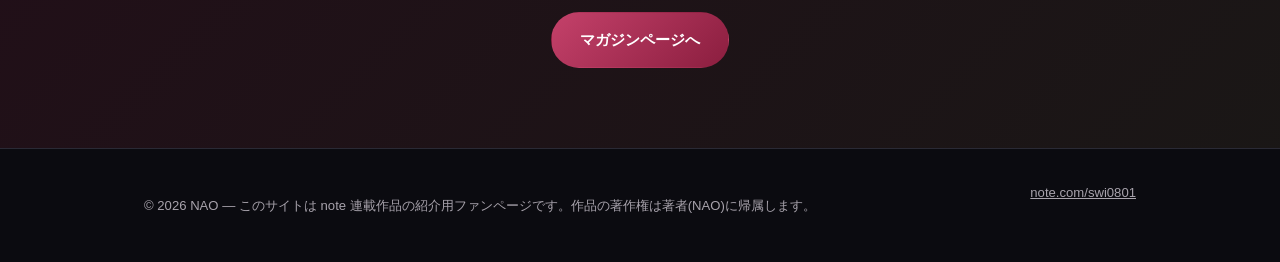
==== commit a39417c6: "Add links to Kakuyomu, Everystar, and Syosetuka ni Naro profiles Listed as a secondary "other platfo" ====
--- a/index.html
+++ b/index.html
@@ -137,6 +137,13 @@
           <a href="https://note.com/swi0801" target="_blank" rel="noopener">note トップ</a>
           <a href="https://nao-taiwan-mandarin.sn08011203y.workers.dev" target="_blank" rel="noopener">台湾華語サイト</a>
         </div>
+
+        <p class="profile-sublabel">他の投稿先</p>
+        <div class="sns-links sns-links-sub">
+          <a href="https://kakuyomu.jp/users/duplantier" target="_blank" rel="noopener">カクヨム</a>
+          <a href="https://estar.jp/users/2069445971" target="_blank" rel="noopener">エブリスタ</a>
+          <a href="https://mypage.syosetu.com/3085921/" target="_blank" rel="noopener">小説家になろう</a>
+        </div>
       </div>
     </div>
   </section>
--- a/style.css
+++ b/style.css
@@ -311,6 +311,16 @@
   display: flex;
   gap: 18px;
   flex-wrap: wrap;
+}
+.profile-sublabel {
+  font-size: 0.78rem;
+  color: var(--text-dim);
+  margin: 24px 0 10px;
+  letter-spacing: 0.04em;
+}
+.sns-links-sub a {
+  font-size: 0.82rem;
+  opacity: 0.85;
 }
 .sns-links a {
   color: var(--text);
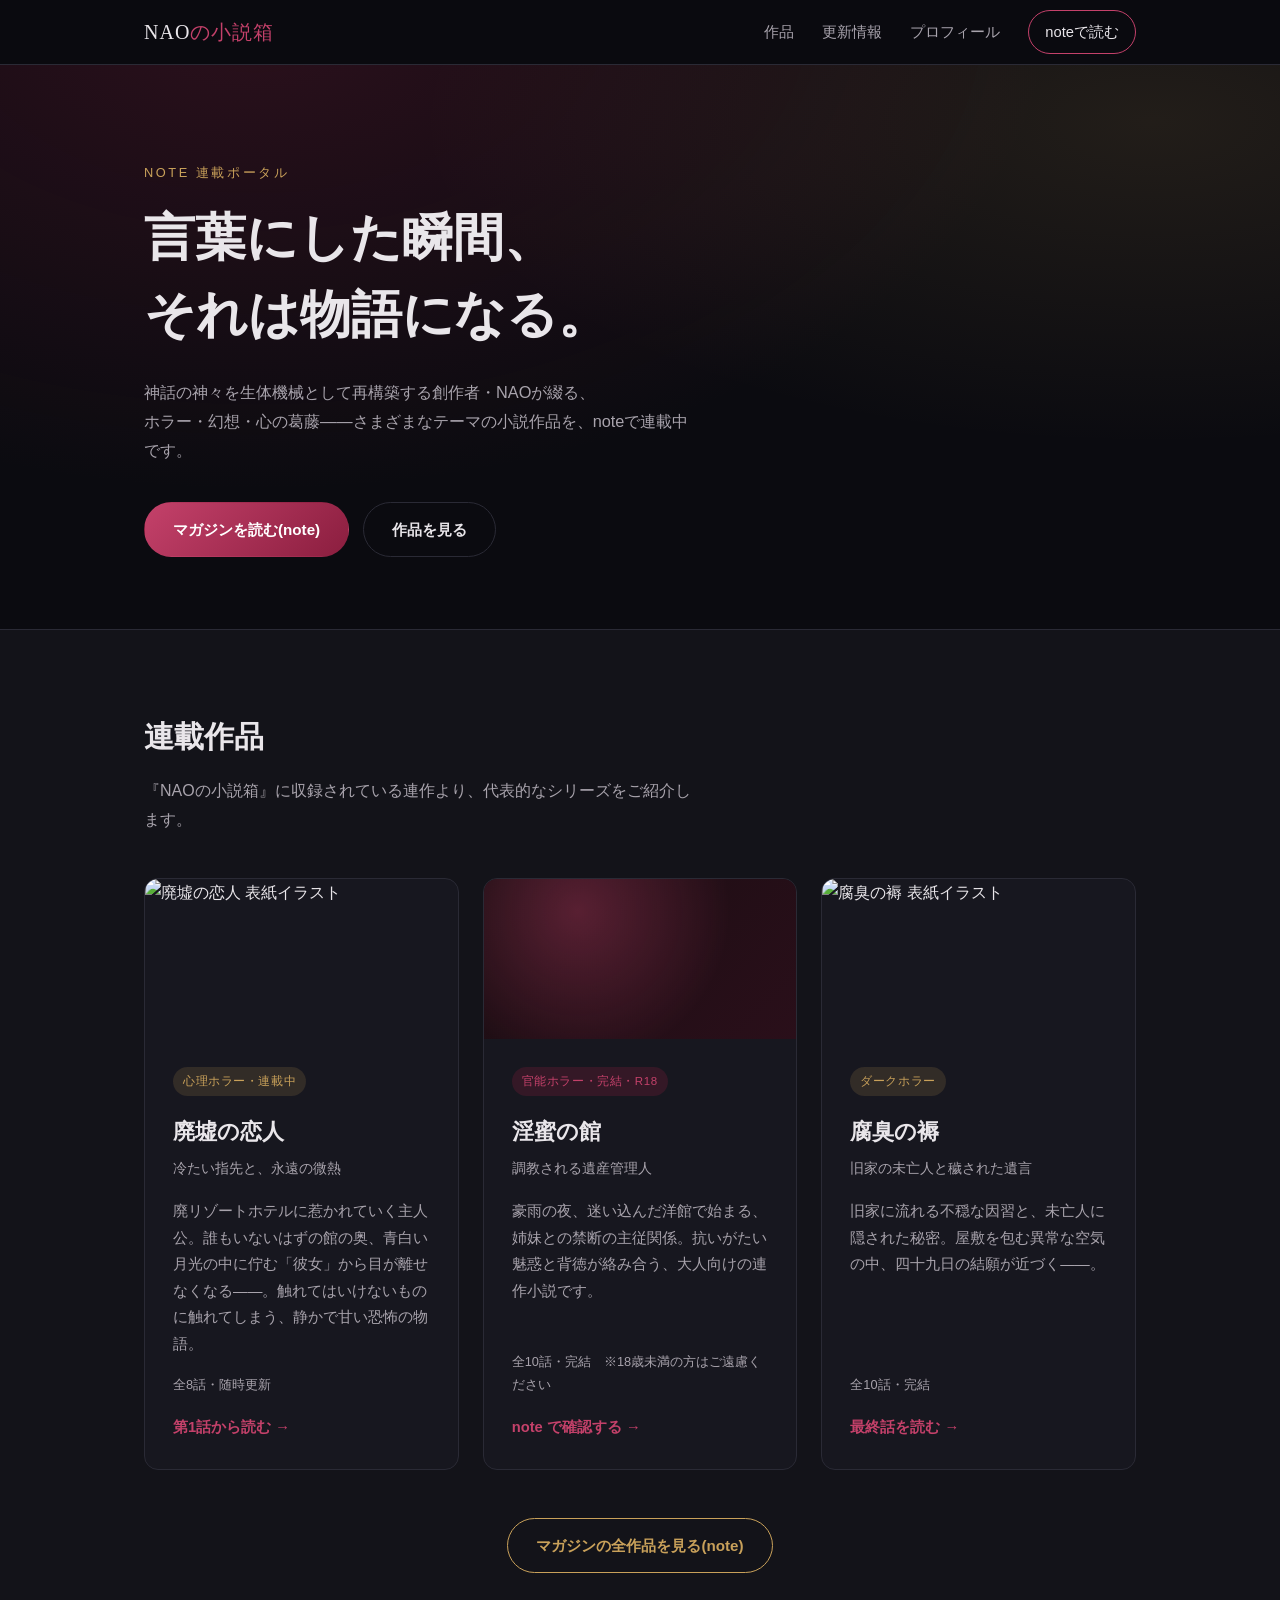
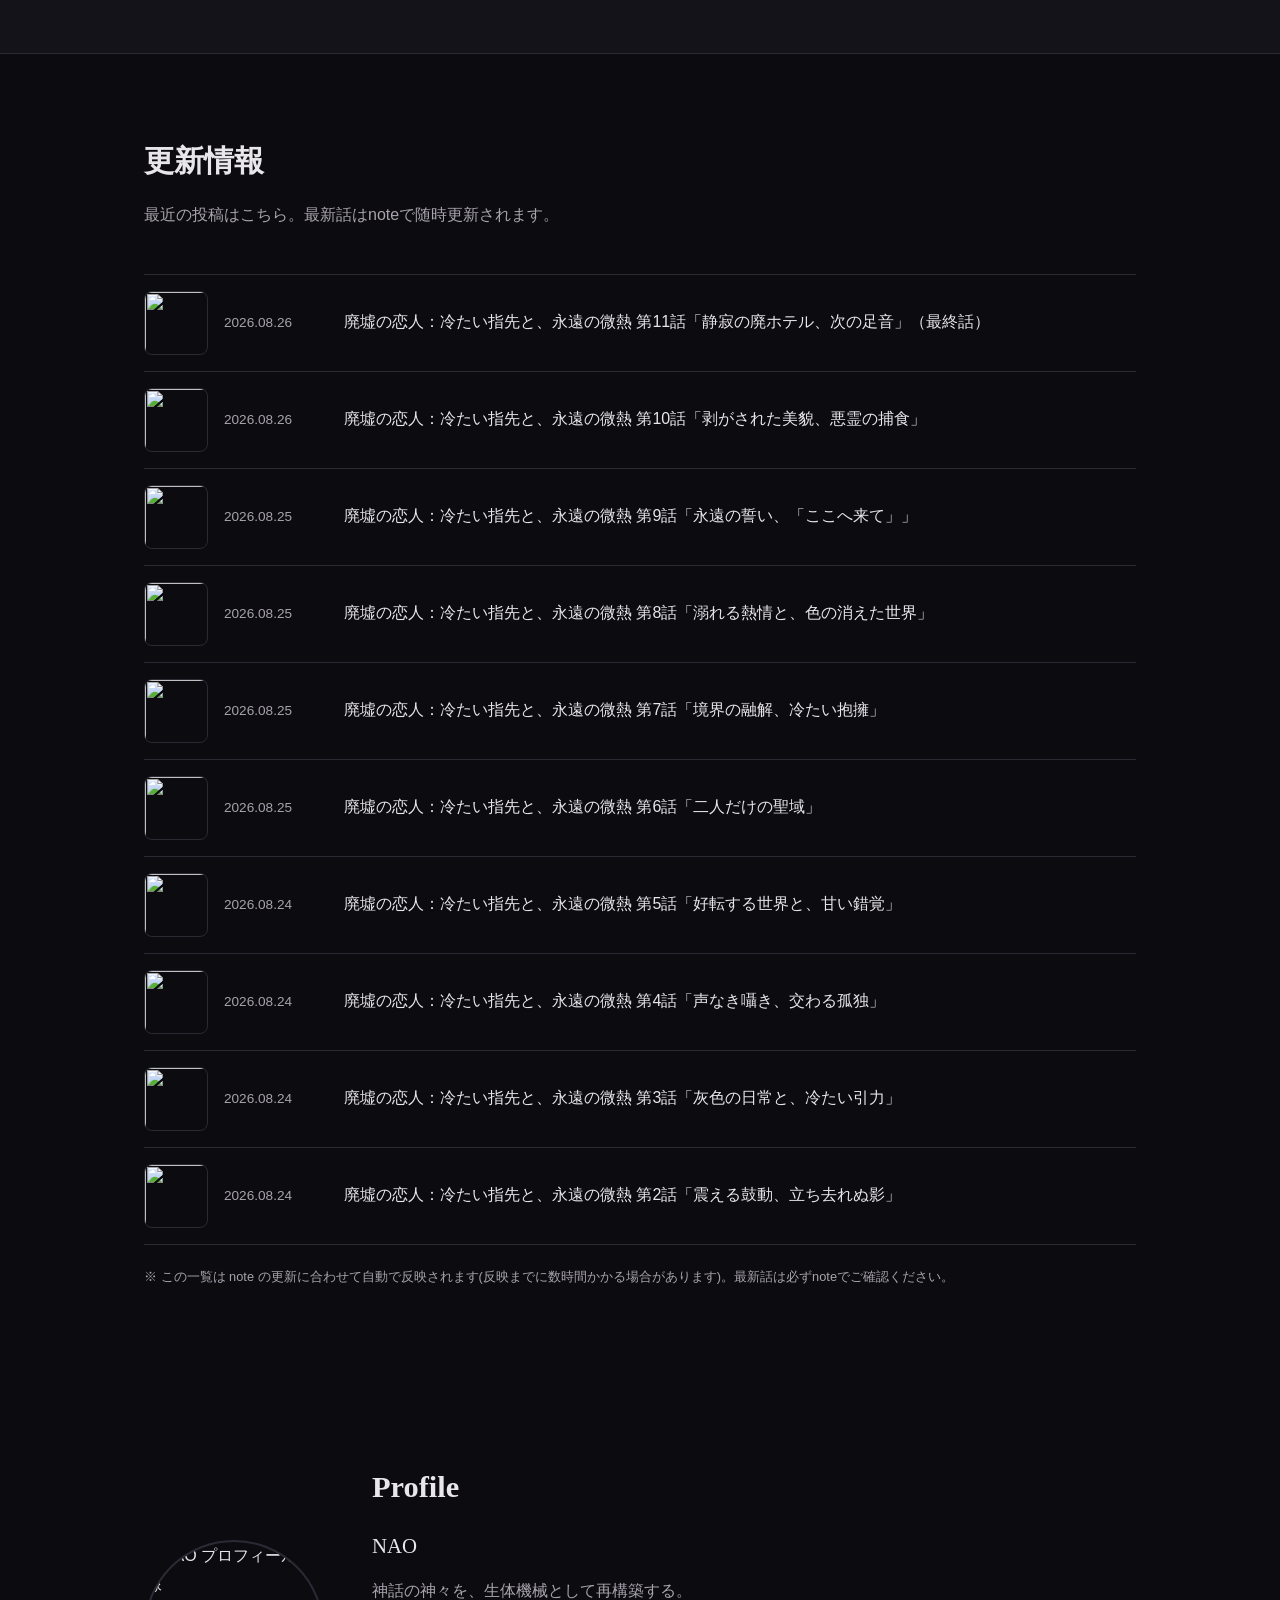
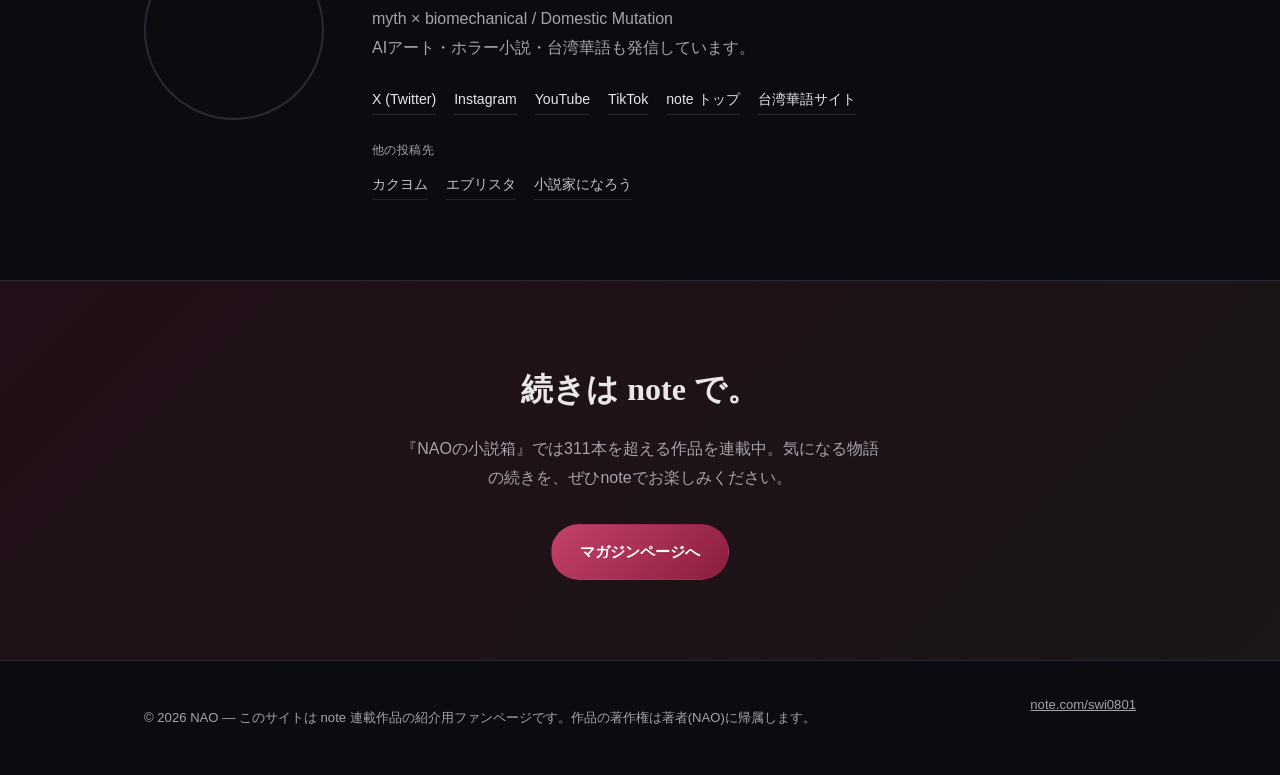
==== commit 9505e179: "Add cover thumbnails to work cards and the latest-updates feed Pulls each article's own note.com cov" ====
--- a/index.html
+++ b/index.html
@@ -65,36 +65,45 @@
       <div class="work-grid">
 
         <article class="work-card">
-          <div class="work-tag tag-horror">心理ホラー・連載中</div>
-          <h3>廃墟の恋人</h3>
-          <p class="work-sub">冷たい指先と、永遠の微熱</p>
-          <p class="work-desc">
-            廃リゾートホテルに惹かれていく主人公。誰もいないはずの館の奥、青白い月光の中に佇む「彼女」から目が離せなくなる——。触れてはいけないものに触れてしまう、静かで甘い恐怖の物語。
-          </p>
-          <p class="work-meta">全8話・随時更新</p>
-          <a class="work-link" href="https://note.com/swi0801/n/nb2dc07ec1d9b" target="_blank" rel="noopener">第1話から読む →</a>
+          <img class="work-thumb" src="https://assets.st-note.com/production/uploads/images/306318136/rectangle_large_type_2_2705da7963b0086235c5ce73216c0876.png?width=800" alt="廃墟の恋人 表紙イラスト" loading="lazy">
+          <div class="work-card-body">
+            <div class="work-tag tag-horror">心理ホラー・連載中</div>
+            <h3>廃墟の恋人</h3>
+            <p class="work-sub">冷たい指先と、永遠の微熱</p>
+            <p class="work-desc">
+              廃リゾートホテルに惹かれていく主人公。誰もいないはずの館の奥、青白い月光の中に佇む「彼女」から目が離せなくなる——。触れてはいけないものに触れてしまう、静かで甘い恐怖の物語。
+            </p>
+            <p class="work-meta">全8話・随時更新</p>
+            <a class="work-link" href="https://note.com/swi0801/n/nb2dc07ec1d9b" target="_blank" rel="noopener">第1話から読む →</a>
+          </div>
         </article>
 
         <article class="work-card">
-          <div class="work-tag tag-r18">官能ホラー・完結・R18</div>
-          <h3>淫蜜の館</h3>
-          <p class="work-sub">調教される遺産管理人</p>
-          <p class="work-desc">
-            豪雨の夜、迷い込んだ洋館で始まる、姉妹との禁断の主従関係。抗いがたい魅惑と背徳が絡み合う、大人向けの連作小説です。
-          </p>
-          <p class="work-meta">全10話・完結　※18歳未満の方はご遠慮ください</p>
-          <a class="work-link" href="https://note.com/swi0801/n/n0fd502cf6292" target="_blank" rel="noopener">note で確認する →</a>
+          <div class="work-thumb work-thumb-placeholder" aria-hidden="true"></div>
+          <div class="work-card-body">
+            <div class="work-tag tag-r18">官能ホラー・完結・R18</div>
+            <h3>淫蜜の館</h3>
+            <p class="work-sub">調教される遺産管理人</p>
+            <p class="work-desc">
+              豪雨の夜、迷い込んだ洋館で始まる、姉妹との禁断の主従関係。抗いがたい魅惑と背徳が絡み合う、大人向けの連作小説です。
+            </p>
+            <p class="work-meta">全10話・完結　※18歳未満の方はご遠慮ください</p>
+            <a class="work-link" href="https://note.com/swi0801/n/n0fd502cf6292" target="_blank" rel="noopener">note で確認する →</a>
+          </div>
         </article>
 
         <article class="work-card">
-          <div class="work-tag tag-horror">ダークホラー</div>
-          <h3>腐臭の褥</h3>
-          <p class="work-sub">旧家の未亡人と穢された遺言</p>
-          <p class="work-desc">
-            旧家に流れる不穏な因習と、未亡人に隠された秘密。屋敷を包む異常な空気の中、四十九日の結願が近づく——。
-          </p>
-          <p class="work-meta">全10話・完結</p>
-          <a class="work-link" href="https://note.com/swi0801/n/na1d82e346a0c" target="_blank" rel="noopener">最終話を読む →</a>
+          <img class="work-thumb" src="https://assets.st-note.com/production/uploads/images/304255112/rectangle_large_type_2_d5562723e73624d0f300947805b3ab00.jpg?width=800" alt="腐臭の褥 表紙イラスト" loading="lazy">
+          <div class="work-card-body">
+            <div class="work-tag tag-horror">ダークホラー</div>
+            <h3>腐臭の褥</h3>
+            <p class="work-sub">旧家の未亡人と穢された遺言</p>
+            <p class="work-desc">
+              旧家に流れる不穏な因習と、未亡人に隠された秘密。屋敷を包む異常な空気の中、四十九日の結願が近づく——。
+            </p>
+            <p class="work-meta">全10話・完結</p>
+            <a class="work-link" href="https://note.com/swi0801/n/na1d82e346a0c" target="_blank" rel="noopener">最終話を読む →</a>
+          </div>
         </article>
 
       </div>
--- a/style.css
+++ b/style.css
@@ -185,12 +185,31 @@
   background: var(--card);
   border: 1px solid var(--border);
   border-radius: 14px;
-  padding: 28px;
+  overflow: hidden;
   display: flex;
   flex-direction: column;
   transition: border-color 0.2s, transform 0.2s;
 }
 .work-card:hover { border-color: var(--accent-bright); transform: translateY(-3px); }
+
+.work-thumb {
+  width: 100%;
+  height: 160px;
+  object-fit: cover;
+  display: block;
+}
+.work-thumb-placeholder {
+  background:
+    radial-gradient(circle at 30% 20%, rgba(196, 65, 106, 0.35), transparent 60%),
+    linear-gradient(135deg, #1a0d12, #2a0f1a);
+}
+
+.work-card-body {
+  padding: 28px;
+  display: flex;
+  flex-direction: column;
+  flex-grow: 1;
+}
 
 .work-tag {
   display: inline-block;
@@ -244,10 +263,25 @@
 }
 .latest-list li {
   display: flex;
+  gap: 16px;
+  align-items: center;
+  padding: 16px 0;
+  border-bottom: 1px solid var(--border);
+}
+.latest-thumb {
+  width: 64px;
+  height: 64px;
+  object-fit: cover;
+  border-radius: 8px;
+  flex-shrink: 0;
+  border: 1px solid var(--border);
+}
+.latest-body {
+  display: flex;
   gap: 20px;
   align-items: baseline;
-  padding: 16px 0;
-  border-bottom: 1px solid var(--border);
+  flex-wrap: wrap;
+  flex-grow: 1;
 }
 .latest-date {
   color: var(--text-dim);
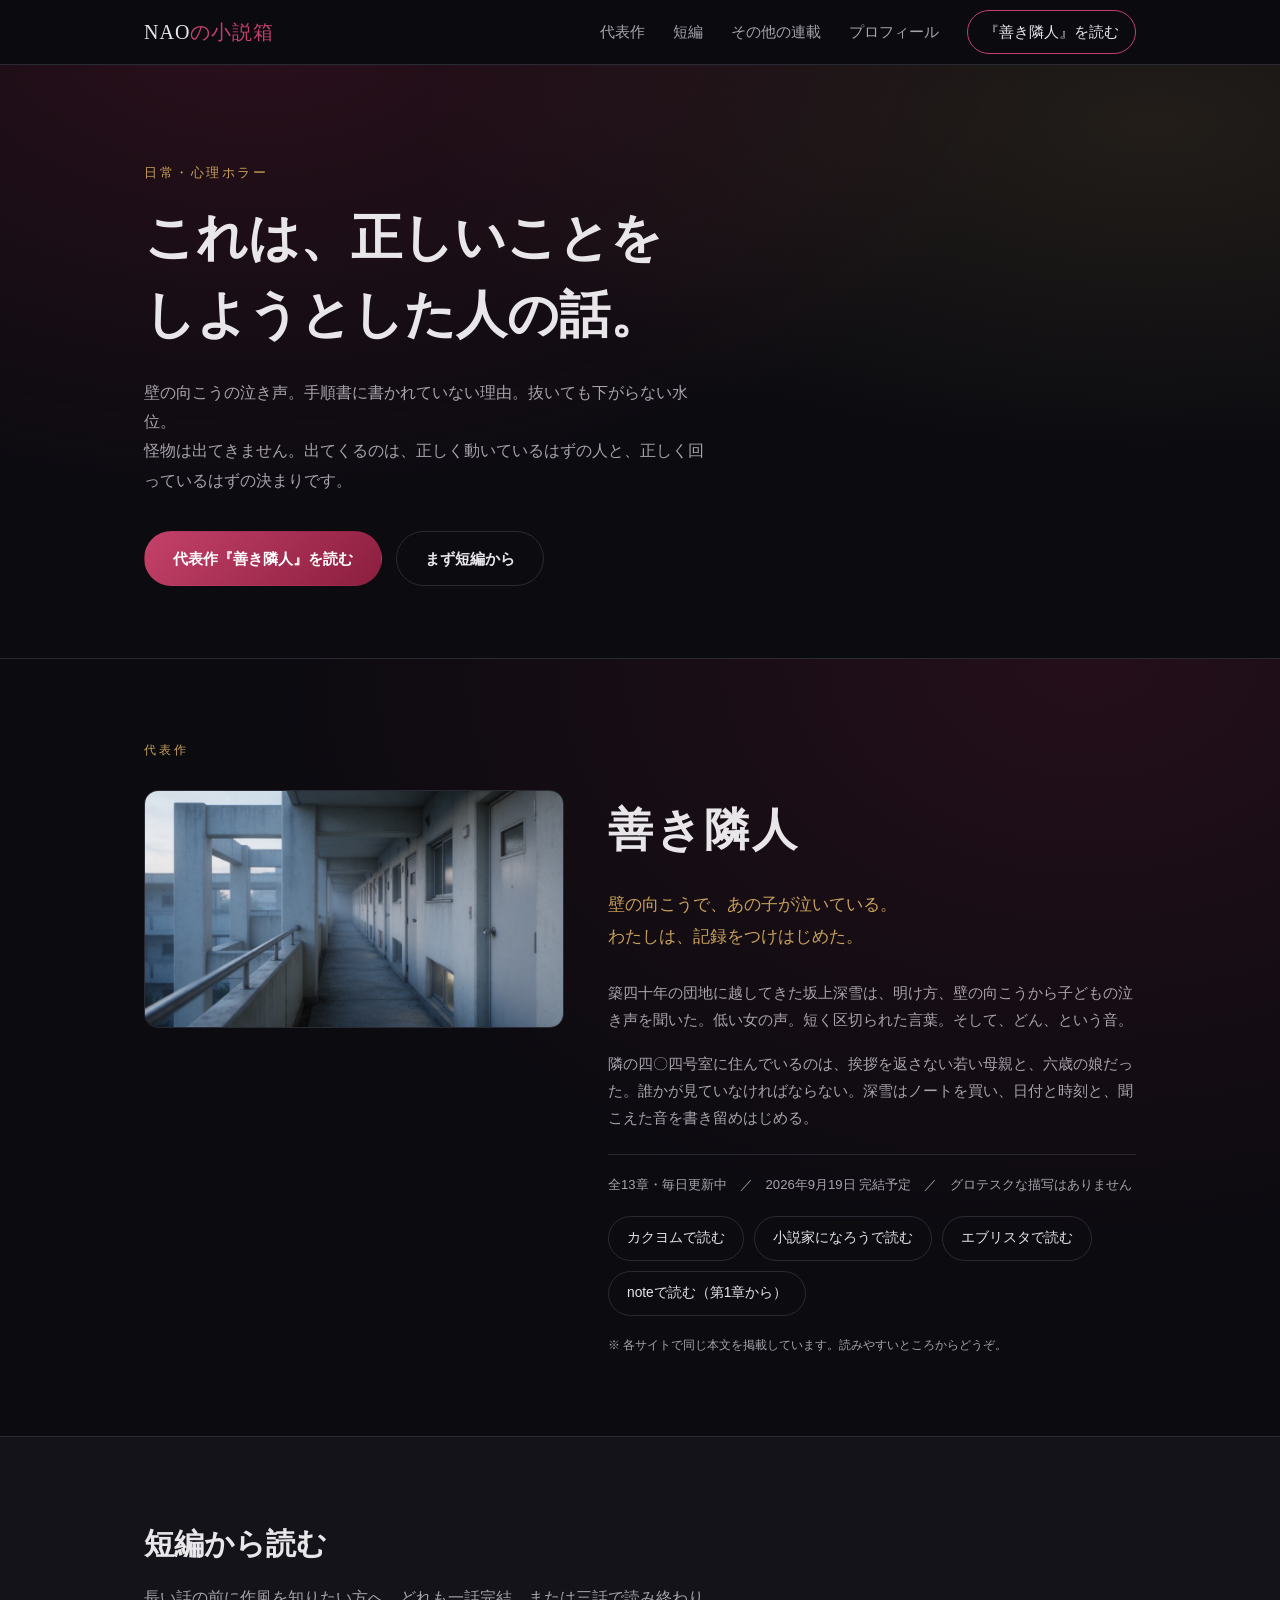
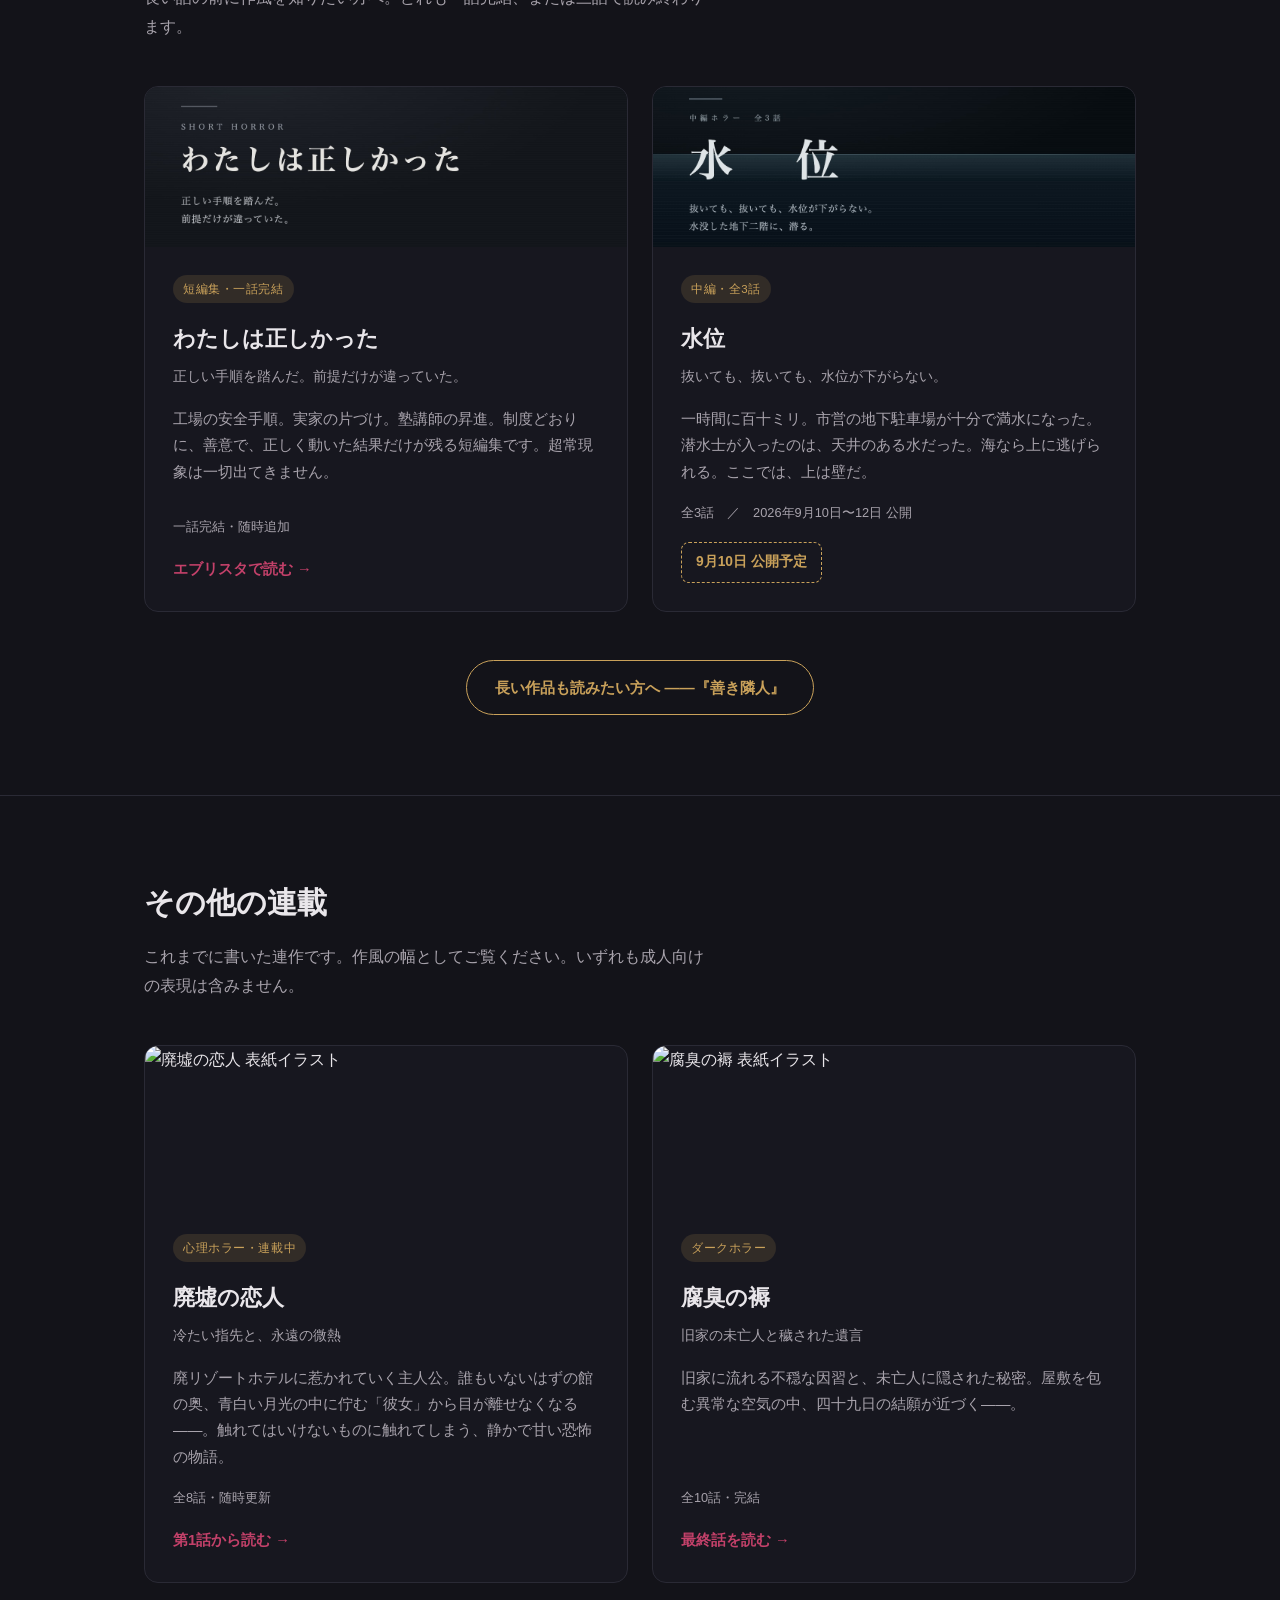
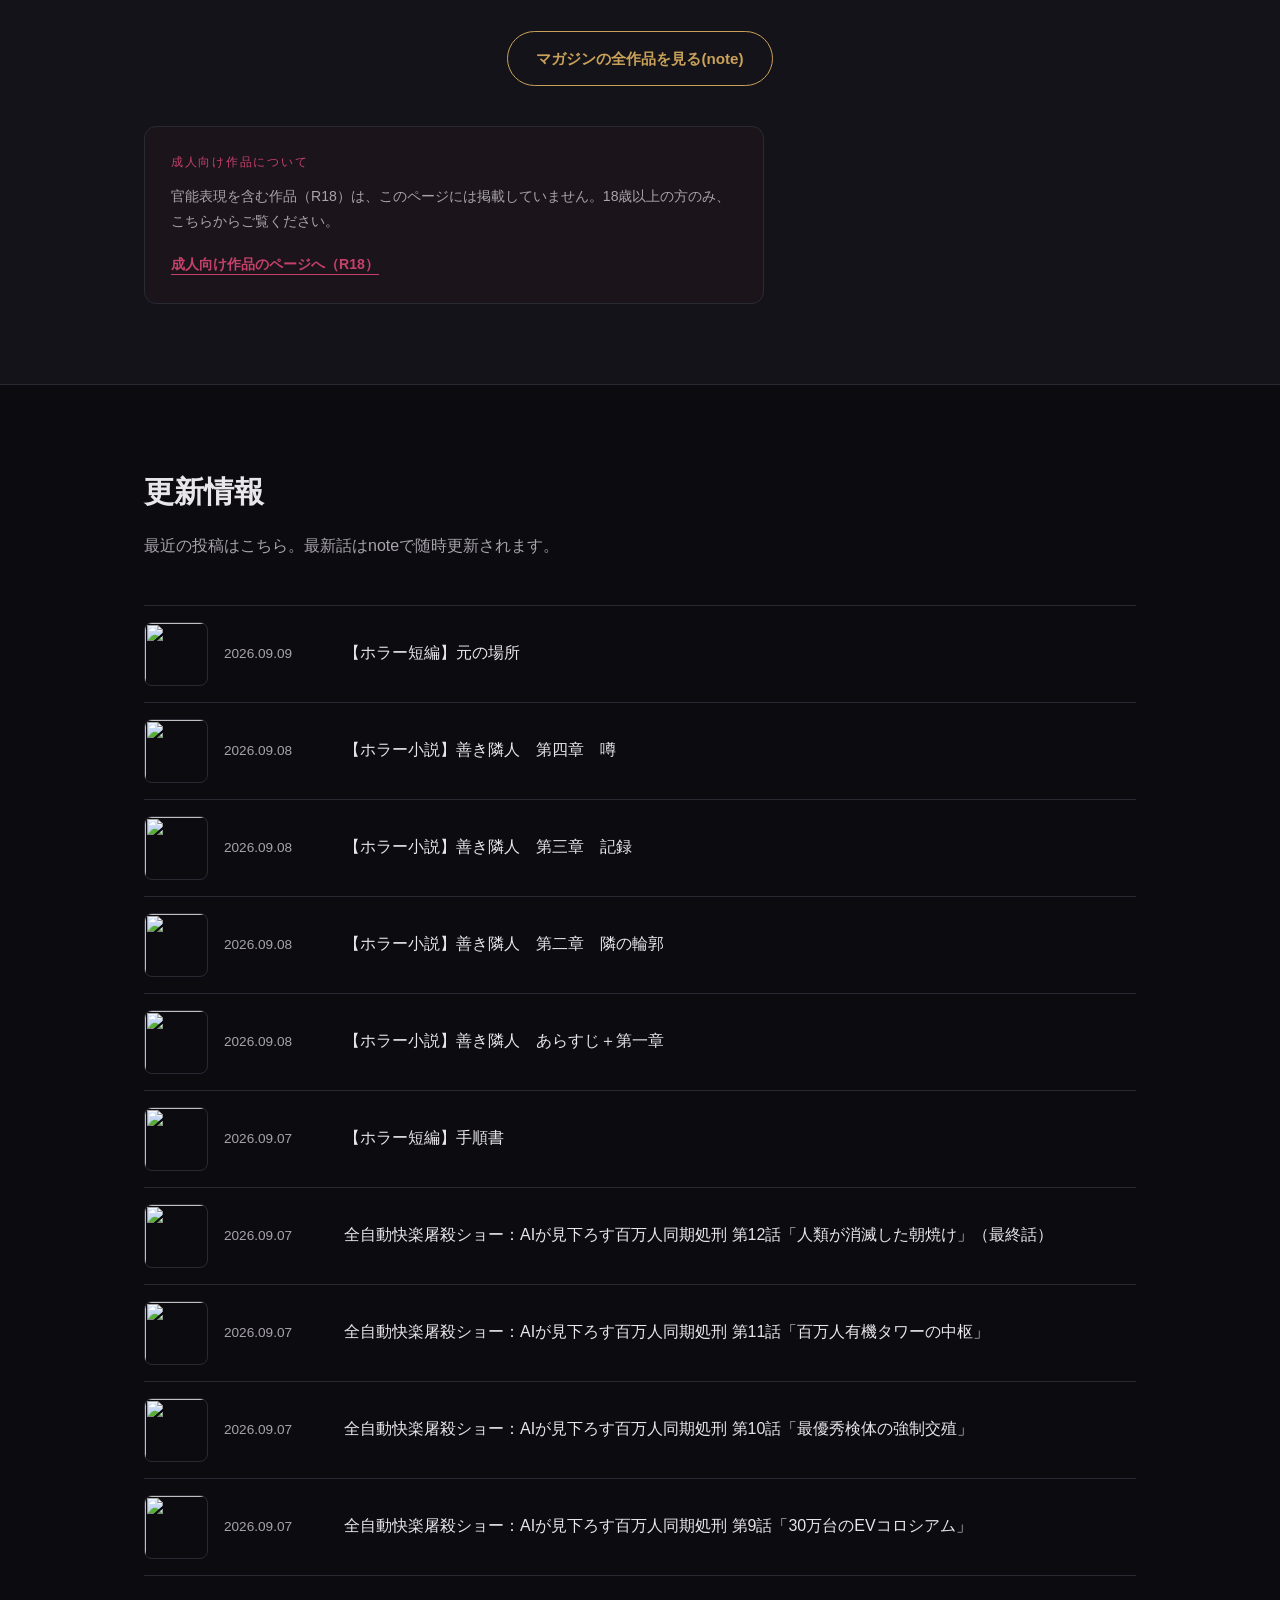
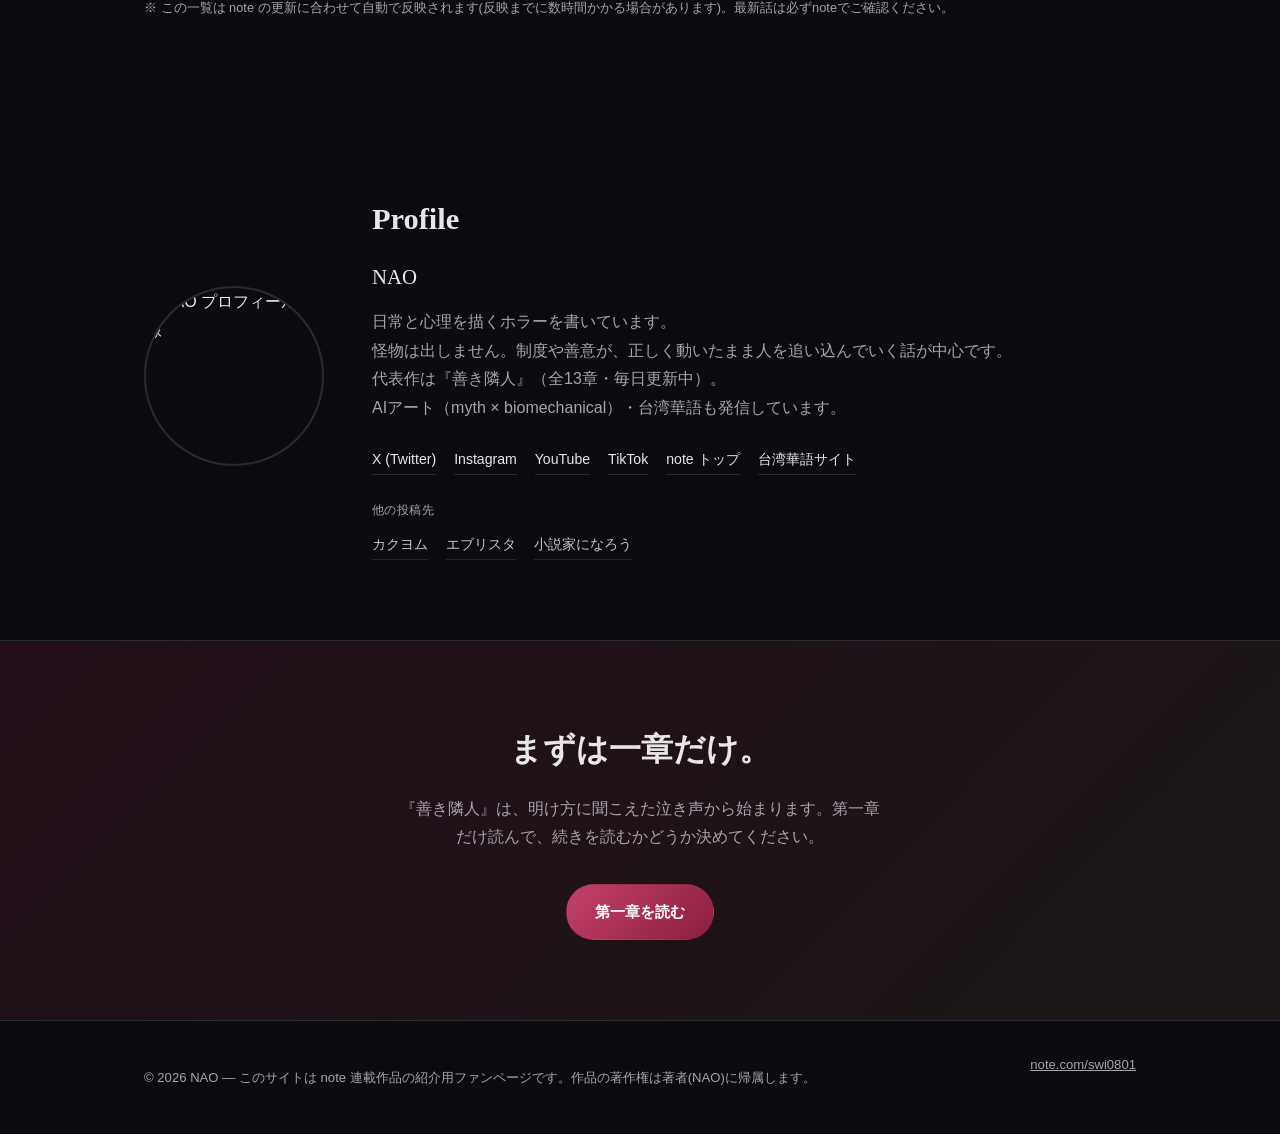
==== commit 2d1a257f: "Make 『善き隣人』 the flagship and split adult content to its own page Reposition the site around 日常・心理ホラー" ====
--- a/index.html
+++ b/index.html
@@ -3,21 +3,21 @@
 <head>
 <meta charset="UTF-8">
 <meta name="viewport" content="width=device-width, initial-scale=1.0">
-<title>NAOの小説箱 | 神話と生体機械、仄暗い物語の記録</title>
-<meta name="description" content="NAOが note で連載する小説・創作作品のポータルサイト。心理ホラー『廃墟の恋人』ほか、幻想と背徳が交差する物語をご紹介します。">
+<title>NAOの小説箱 | 日常・心理ホラー『善き隣人』</title>
+<meta name="description" content="正しいことをしようとした人の話――日常と心理を描くホラー作家NAOの作品ポータル。代表作『善き隣人』（全13章・毎日更新中／2026年9月19日完結予定）を、カクヨム／小説家になろう／エブリスタ／noteで公開しています。">
 <meta name="google-site-verification" content="Mu3Vh9Ct191nG4qiiQkQuZFR8wtpu88QlMqsDXG22zI" />
 <link rel="canonical" href="https://nao-bookshelf.sn08011203y.workers.dev/">
 
 <meta property="og:type" content="website">
 <meta property="og:site_name" content="NAOの小説箱">
-<meta property="og:title" content="NAOの小説箱 | 神話と生体機械、仄暗い物語の記録">
-<meta property="og:description" content="NAOが note で連載する小説・創作作品のポータルサイト。心理ホラー『廃墟の恋人』ほか、幻想と背徳が交差する物語をご紹介します。">
-<meta property="og:image" content="https://assets.st-note.com/production/uploads/images/186126682/profile_e1a5b51fc8844f22109a7c60053322ea.jpeg">
+<meta property="og:title" content="NAOの小説箱 | 日常・心理ホラー『善き隣人』">
+<meta property="og:description" content="正しいことをしようとした人の話――日常と心理を描くホラー作家NAOの作品ポータル。代表作『善き隣人』（全13章・毎日更新中／2026年9月19日完結予定）を、カクヨム／小説家になろう／エブリスタ／noteで公開しています。">
+<meta property="og:image" content="https://nao-bookshelf.sn08011203y.workers.dev/images/yoki-rinjin.jpg">
 <meta property="og:url" content="https://nao-bookshelf.sn08011203y.workers.dev/">
 <meta name="twitter:card" content="summary_large_image">
-<meta name="twitter:title" content="NAOの小説箱 | 神話と生体機械、仄暗い物語の記録">
-<meta name="twitter:description" content="NAOが note で連載する小説・創作作品のポータルサイト。心理ホラー『廃墟の恋人』ほか、幻想と背徳が交差する物語をご紹介します。">
-<meta name="twitter:image" content="https://assets.st-note.com/production/uploads/images/186126682/profile_e1a5b51fc8844f22109a7c60053322ea.jpeg">
+<meta name="twitter:title" content="NAOの小説箱 | 日常・心理ホラー『善き隣人』">
+<meta name="twitter:description" content="正しいことをしようとした人の話――日常と心理を描くホラー作家NAOの作品ポータル。代表作『善き隣人』（全13章・毎日更新中／2026年9月19日完結予定）を、カクヨム／小説家になろう／エブリスタ／noteで公開しています。">
+<meta name="twitter:image" content="https://nao-bookshelf.sn08011203y.workers.dev/images/yoki-rinjin.jpg">
 <meta name="theme-color" content="#0b0b10">
 
 <link rel="icon" type="image/svg+xml" href="data:image/svg+xml,%3Csvg xmlns='http://www.w3.org/2000/svg' viewBox='0 0 32 32'%3E%3Crect width='32' height='32' rx='7' fill='%230b0b10'/%3E%3Ctext x='16' y='23' font-family='Georgia,serif' font-size='19' fill='%23c4416a' text-anchor='middle'%3EN%3C/text%3E%3C/svg%3E">
@@ -29,10 +29,11 @@
   <div class="wrap header-inner">
     <a href="#top" class="logo">NAO<span>の小説箱</span></a>
     <nav class="site-nav">
-      <a href="#works">作品</a>
-      <a href="#latest">更新情報</a>
+      <a href="#flagship">代表作</a>
+      <a href="#short">短編</a>
+      <a href="#works">その他の連載</a>
       <a href="#profile">プロフィール</a>
-      <a href="https://note.com/swi0801/m/me98fd692c5c2" target="_blank" rel="noopener" class="nav-cta">noteで読む</a>
+      <a href="#flagship" class="nav-cta">『善き隣人』を読む</a>
     </nav>
     <button class="nav-toggle" aria-label="メニュー" aria-expanded="false">
       <span></span><span></span><span></span>
@@ -44,23 +45,95 @@
 
   <section class="hero">
     <div class="wrap hero-inner">
-      <p class="hero-eyebrow">note 連載ポータル</p>
-      <h1>言葉にした瞬間、<br>それは物語になる。</h1>
+      <p class="hero-eyebrow">日常・心理ホラー</p>
+      <h1>これは、正しいことを<br>しようとした人の話。</h1>
       <p class="hero-lead">
-        神話の神々を生体機械として再構築する創作者・NAOが綴る、<br class="pc-only">
-        ホラー・幻想・心の葛藤——さまざまなテーマの小説作品を、noteで連載中です。
+        壁の向こうの泣き声。手順書に書かれていない理由。抜いても下がらない水位。<br class="pc-only">
+        怪物は出てきません。出てくるのは、正しく動いているはずの人と、正しく回っているはずの決まりです。
       </p>
       <div class="hero-actions">
-        <a href="https://note.com/swi0801/m/me98fd692c5c2" target="_blank" rel="noopener" class="btn btn-primary">マガジンを読む(note)</a>
-        <a href="#works" class="btn btn-ghost">作品を見る</a>
+        <a href="#flagship" class="btn btn-primary">代表作『善き隣人』を読む</a>
+        <a href="#short" class="btn btn-ghost">まず短編から</a>
+      </div>
+    </div>
+  </section>
+
+  <section id="flagship" class="section flagship">
+    <div class="wrap">
+      <p class="flagship-label">代表作</p>
+      <div class="flagship-inner">
+        <div class="flagship-visual">
+          <img src="images/yoki-rinjin.jpg" alt="善き隣人 表紙" loading="lazy">
+        </div>
+        <div class="flagship-body">
+          <h2>善き隣人</h2>
+          <p class="flagship-catch">壁の向こうで、あの子が泣いている。<br>わたしは、記録をつけはじめた。</p>
+          <p class="flagship-desc">
+            築四十年の団地に越してきた坂上深雪は、明け方、壁の向こうから子どもの泣き声を聞いた。低い女の声。短く区切られた言葉。そして、どん、という音。
+          </p>
+          <p class="flagship-desc">
+            隣の四〇四号室に住んでいるのは、挨拶を返さない若い母親と、六歳の娘だった。誰かが見ていなければならない。深雪はノートを買い、日付と時刻と、聞こえた音を書き留めはじめる。
+          </p>
+          <p class="flagship-meta">全13章・毎日更新中　／　2026年9月19日 完結予定　／　グロテスクな描写はありません</p>
+          <div class="flagship-links">
+            <a class="site-link" href="https://kakuyomu.jp/works/2912051607788198634" target="_blank" rel="noopener">カクヨムで読む</a>
+            <a class="site-link" href="https://ncode.syosetu.com/n0138ms/" target="_blank" rel="noopener">小説家になろうで読む</a>
+            <a class="site-link" href="https://estar.jp/novels/26605440" target="_blank" rel="noopener">エブリスタで読む</a>
+            <a class="site-link" href="https://note.com/swi0801/m/m5e0c117e548c" target="_blank" rel="noopener">noteで読む（第1章から）</a>
+          </div>
+          <p class="flagship-note">※ 各サイトで同じ本文を掲載しています。読みやすいところからどうぞ。</p>
+        </div>
+      </div>
+    </div>
+  </section>
+
+  <section id="short" class="section shorts">
+    <div class="wrap">
+      <h2 class="section-title">短編から読む</h2>
+      <p class="section-lead">長い話の前に作風を知りたい方へ。どれも一話完結、または三話で読み終わります。</p>
+
+      <div class="work-grid">
+
+        <article class="work-card">
+          <img class="work-thumb" src="images/tanpen.jpg" alt="わたしは正しかった 表紙" loading="lazy">
+          <div class="work-card-body">
+            <div class="work-tag tag-horror">短編集・一話完結</div>
+            <h3>わたしは正しかった</h3>
+            <p class="work-sub">正しい手順を踏んだ。前提だけが違っていた。</p>
+            <p class="work-desc">
+              工場の安全手順。実家の片づけ。塾講師の昇進。制度どおりに、善意で、正しく動いた結果だけが残る短編集です。超常現象は一切出てきません。
+            </p>
+            <p class="work-meta">一話完結・随時追加</p>
+            <a class="work-link" href="https://estar.jp/novels/26606274" target="_blank" rel="noopener">エブリスタで読む →</a>
+          </div>
+        </article>
+
+        <article class="work-card">
+          <img class="work-thumb" src="images/suii.jpg" alt="水位 表紙" loading="lazy">
+          <div class="work-card-body">
+            <div class="work-tag tag-horror">中編・全3話</div>
+            <h3>水位</h3>
+            <p class="work-sub">抜いても、抜いても、水位が下がらない。</p>
+            <p class="work-desc">
+              一時間に百十ミリ。市営の地下駐車場が十分で満水になった。潜水士が入ったのは、天井のある水だった。海なら上に逃げられる。ここでは、上は壁だ。
+            </p>
+            <p class="work-meta">全3話　／　2026年9月10日〜12日 公開</p>
+            <span class="work-soon">9月10日 公開予定</span>
+          </div>
+        </article>
+
+      </div>
+
+      <div class="works-more">
+        <a href="#flagship" class="btn btn-outline">長い作品も読みたい方へ ——『善き隣人』</a>
       </div>
     </div>
   </section>
 
   <section id="works" class="section works">
     <div class="wrap">
-      <h2 class="section-title">連載作品</h2>
-      <p class="section-lead">『NAOの小説箱』に収録されている連作より、代表的なシリーズをご紹介します。</p>
+      <h2 class="section-title">その他の連載</h2>
+      <p class="section-lead">これまでに書いた連作です。作風の幅としてご覧ください。いずれも成人向けの表現は含みません。</p>
 
       <div class="work-grid">
 
@@ -79,20 +152,6 @@
         </article>
 
         <article class="work-card">
-          <div class="work-thumb work-thumb-placeholder" aria-hidden="true"></div>
-          <div class="work-card-body">
-            <div class="work-tag tag-r18">官能ホラー・完結・R18</div>
-            <h3>淫蜜の館</h3>
-            <p class="work-sub">調教される遺産管理人</p>
-            <p class="work-desc">
-              豪雨の夜、迷い込んだ洋館で始まる、姉妹との禁断の主従関係。抗いがたい魅惑と背徳が絡み合う、大人向けの連作小説です。
-            </p>
-            <p class="work-meta">全10話・完結　※18歳未満の方はご遠慮ください</p>
-            <a class="work-link" href="https://note.com/swi0801/n/n0fd502cf6292" target="_blank" rel="noopener">note で確認する →</a>
-          </div>
-        </article>
-
-        <article class="work-card">
           <img class="work-thumb" src="https://assets.st-note.com/production/uploads/images/304255112/rectangle_large_type_2_d5562723e73624d0f300947805b3ab00.jpg?width=800" alt="腐臭の褥 表紙イラスト" loading="lazy">
           <div class="work-card-body">
             <div class="work-tag tag-horror">ダークホラー</div>
@@ -111,6 +170,14 @@
       <div class="works-more">
         <a href="https://note.com/swi0801/m/me98fd692c5c2" target="_blank" rel="noopener" class="btn btn-outline">マガジンの全作品を見る(note)</a>
       </div>
+
+      <aside class="adult-entry">
+        <p class="adult-entry-label">成人向け作品について</p>
+        <p class="adult-entry-text">
+          官能表現を含む作品（R18）は、このページには掲載していません。18歳以上の方のみ、こちらからご覧ください。
+        </p>
+        <a href="r18.html" class="adult-entry-link" rel="nofollow">成人向け作品のページへ（R18）</a>
+      </aside>
     </div>
   </section>
 
@@ -134,9 +201,10 @@
         <h2 class="section-title">Profile</h2>
         <p class="profile-name">NAO</p>
         <p class="profile-bio">
-          神話の神々を、生体機械として再構築する。<br>
-          myth × biomechanical / Domestic Mutation<br>
-          AIアート・ホラー小説・台湾華語も発信しています。
+          日常と心理を描くホラーを書いています。<br>
+          怪物は出しません。制度や善意が、正しく動いたまま人を追い込んでいく話が中心です。<br>
+          代表作は『善き隣人』（全13章・毎日更新中）。<br>
+          AIアート（myth × biomechanical）・台湾華語も発信しています。
         </p>
         <div class="sns-links">
           <a href="https://x.com/Naoya9007554482" target="_blank" rel="noopener">X (Twitter)</a>
@@ -159,9 +227,9 @@
 
   <section class="section cta-band">
     <div class="wrap">
-      <h2>続きは note で。</h2>
-      <p>『NAOの小説箱』では311本を超える作品を連載中。気になる物語の続きを、ぜひnoteでお楽しみください。</p>
-      <a href="https://note.com/swi0801/m/me98fd692c5c2" target="_blank" rel="noopener" class="btn btn-primary">マガジンページへ</a>
+      <h2>まずは一章だけ。</h2>
+      <p>『善き隣人』は、明け方に聞こえた泣き声から始まります。第一章だけ読んで、続きを読むかどうか決めてください。</p>
+      <a href="https://note.com/swi0801/n/n60f1e3dd1362" target="_blank" rel="noopener" class="btn btn-primary">第一章を読む</a>
     </div>
   </section>
 
--- a/style.css
+++ b/style.css
@@ -396,6 +396,155 @@
   font-size: 0.82rem;
 }
 .footer-inner a { color: var(--text-dim); }
+
+
+/* Flagship (代表作) */
+.flagship {
+  background:
+    radial-gradient(ellipse at 85% 0%, rgba(139, 30, 63, 0.20), transparent 55%),
+    var(--bg);
+  border-bottom: 1px solid var(--border);
+}
+.flagship-label {
+  color: var(--gold);
+  letter-spacing: 0.24em;
+  font-size: 0.78rem;
+  margin: 0 0 28px;
+}
+.flagship-inner {
+  display: grid;
+  grid-template-columns: minmax(0, 420px) minmax(0, 1fr);
+  gap: 44px;
+  align-items: start;
+}
+.flagship-visual img {
+  width: 100%;
+  border-radius: 14px;
+  border: 1px solid var(--border);
+}
+.flagship-body h2 {
+  font-family: var(--serif);
+  font-size: clamp(2rem, 4vw, 2.8rem);
+  margin: 0 0 18px;
+  font-weight: 600;
+  letter-spacing: 0.06em;
+}
+.flagship-catch {
+  font-family: var(--serif);
+  color: var(--gold);
+  font-size: 1.06rem;
+  line-height: 1.9;
+  margin: 0 0 26px;
+}
+.flagship-desc {
+  color: var(--text-dim);
+  font-size: 0.95rem;
+  margin: 0 0 16px;
+}
+.flagship-meta {
+  font-size: 0.82rem;
+  color: var(--text-dim);
+  margin: 22px 0 20px;
+  padding-top: 18px;
+  border-top: 1px solid var(--border);
+}
+.flagship-links {
+  display: flex;
+  flex-wrap: wrap;
+  gap: 10px;
+}
+.site-link {
+  display: inline-block;
+  padding: 9px 18px;
+  border: 1px solid var(--border);
+  border-radius: 999px;
+  color: var(--text);
+  text-decoration: none;
+  font-size: 0.86rem;
+  transition: border-color 0.2s, color 0.2s, background 0.2s;
+}
+.site-link:hover {
+  border-color: var(--accent-bright);
+  color: var(--accent-bright);
+  background: rgba(196, 65, 106, 0.08);
+}
+.flagship-note {
+  font-size: 0.78rem;
+  color: var(--text-dim);
+  margin: 18px 0 0;
+}
+
+/* Shorts (短編) */
+.shorts { background: var(--bg-alt); border-bottom: 1px solid var(--border); }
+
+@media (max-width: 860px) {
+  .flagship-inner { grid-template-columns: 1fr; gap: 28px; }
+}
+
+
+/* 成人向けの入口（一般向けトップ） */
+.adult-entry {
+  margin-top: 40px;
+  padding: 24px 26px;
+  border: 1px solid var(--border);
+  border-radius: 12px;
+  background: rgba(139, 30, 63, 0.07);
+  max-width: 620px;
+}
+.adult-entry-label {
+  color: var(--accent-bright);
+  font-size: 0.78rem;
+  letter-spacing: 0.14em;
+  margin: 0 0 10px;
+}
+.adult-entry-text {
+  color: var(--text-dim);
+  font-size: 0.88rem;
+  margin: 0 0 16px;
+}
+.adult-entry-link {
+  color: var(--accent-bright);
+  font-size: 0.88rem;
+  font-weight: 600;
+  text-decoration: none;
+  border-bottom: 1px solid var(--accent-bright);
+  padding-bottom: 2px;
+}
+.adult-entry-link:hover { color: var(--text); border-color: var(--text); }
+
+/* 成人向けページ */
+.adult-gate { padding-bottom: 0; }
+.adult-badge {
+  display: inline-block;
+  color: var(--accent-bright);
+  border: 1px solid var(--accent-bright);
+  border-radius: 999px;
+  padding: 5px 14px;
+  font-size: 0.76rem;
+  letter-spacing: 0.12em;
+  margin: 0 0 20px;
+}
+.adult-title {
+  font-family: var(--serif);
+  font-size: clamp(1.5rem, 3.4vw, 2.2rem);
+  margin: 0 0 18px;
+  font-weight: 600;
+  line-height: 1.5;
+}
+.adult-lead { color: var(--text-dim); margin: 0; max-width: 620px; }
+.adult-lead a { color: var(--accent-bright); }
+
+
+.work-soon {
+  display: inline-block;
+  font-size: 0.86rem;
+  font-weight: 600;
+  color: var(--gold);
+  border: 1px dashed var(--gold);
+  border-radius: 8px;
+  padding: 7px 14px;
+  width: fit-content;
+}
 
 /* Responsive */
 @media (max-width: 760px) {
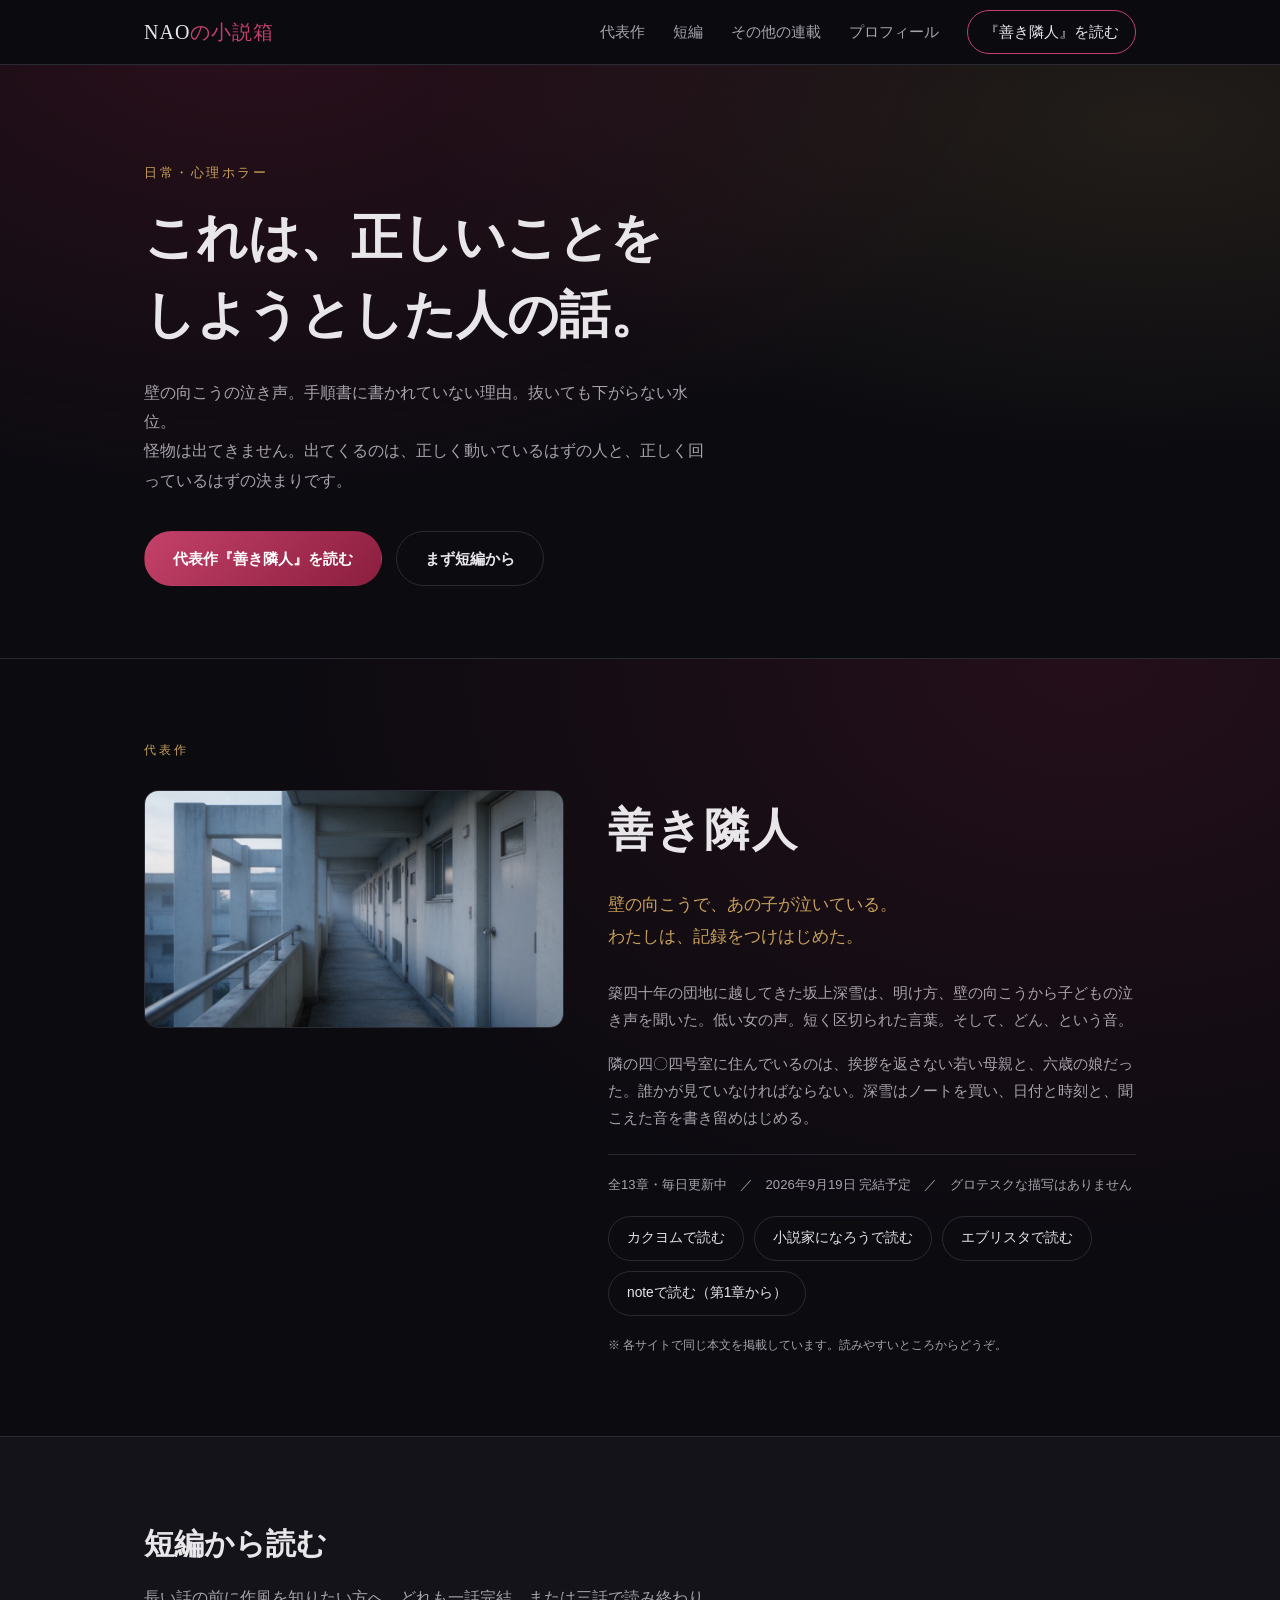
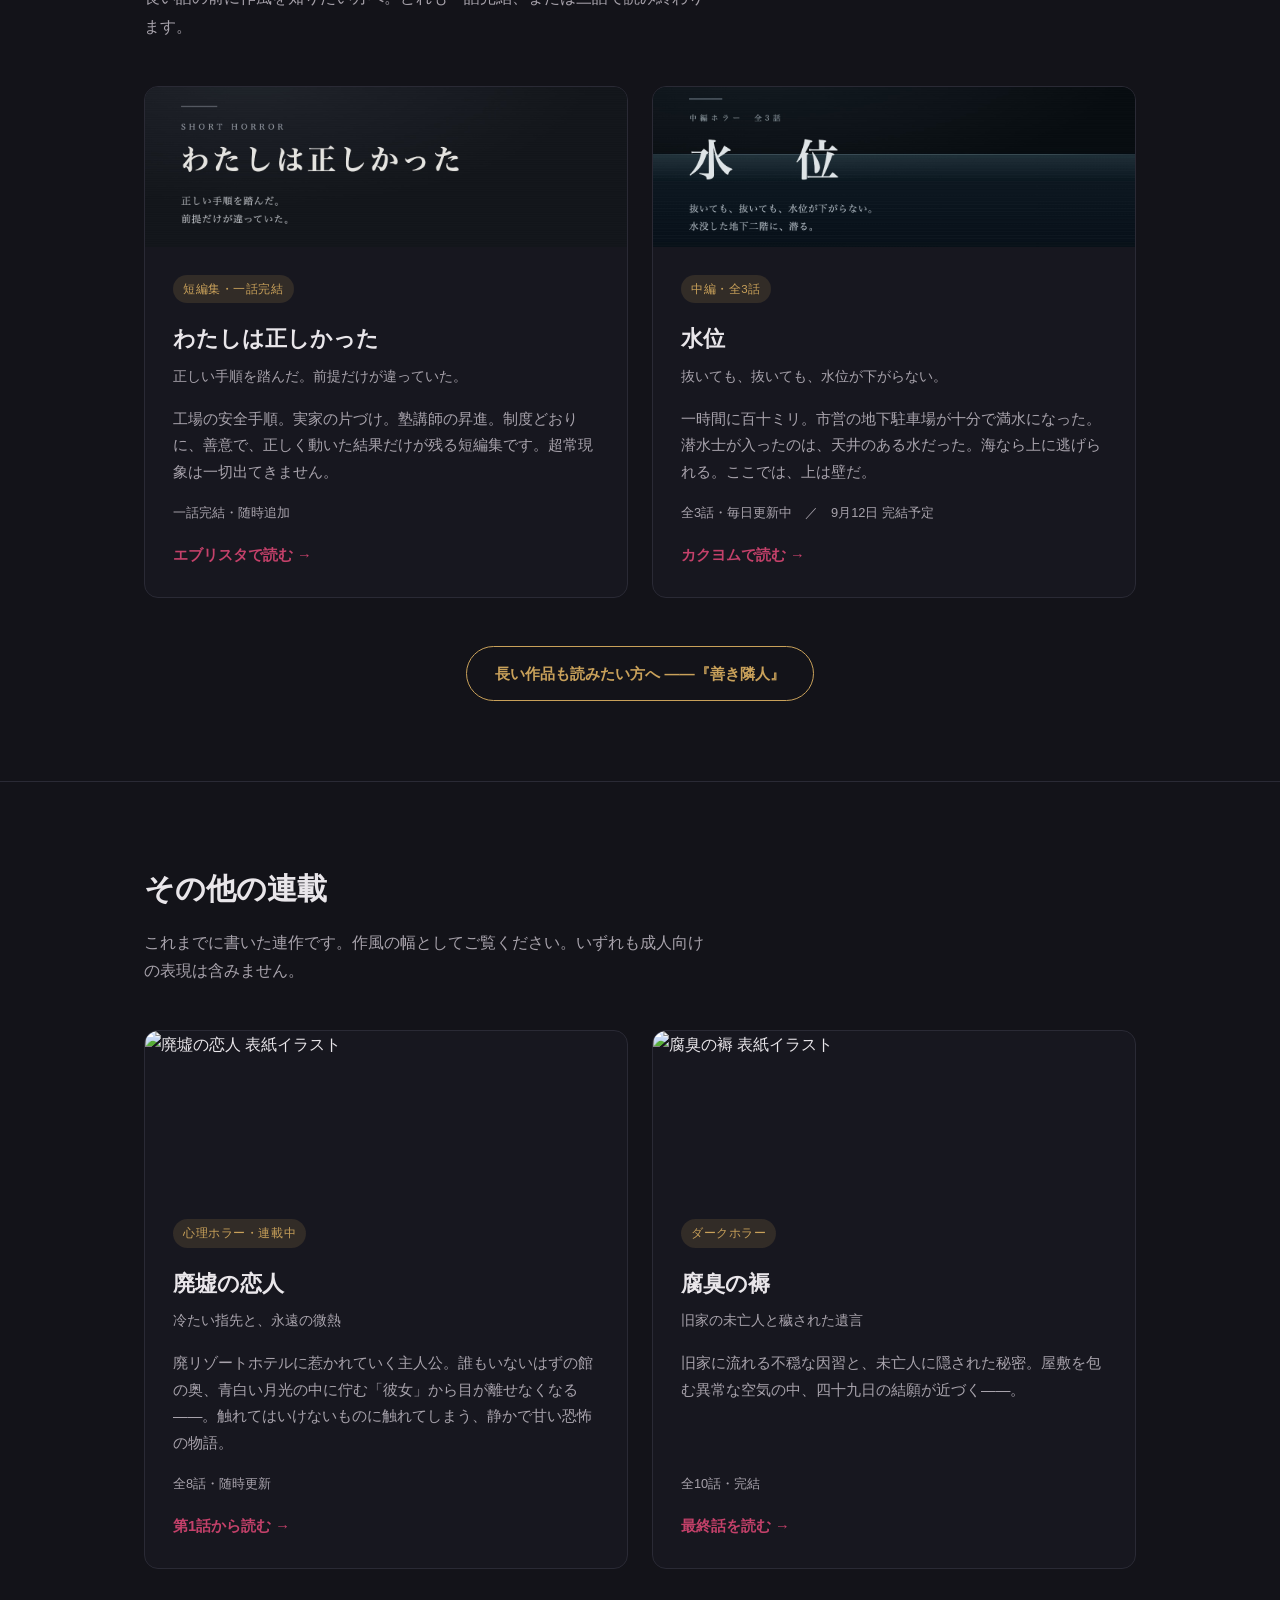
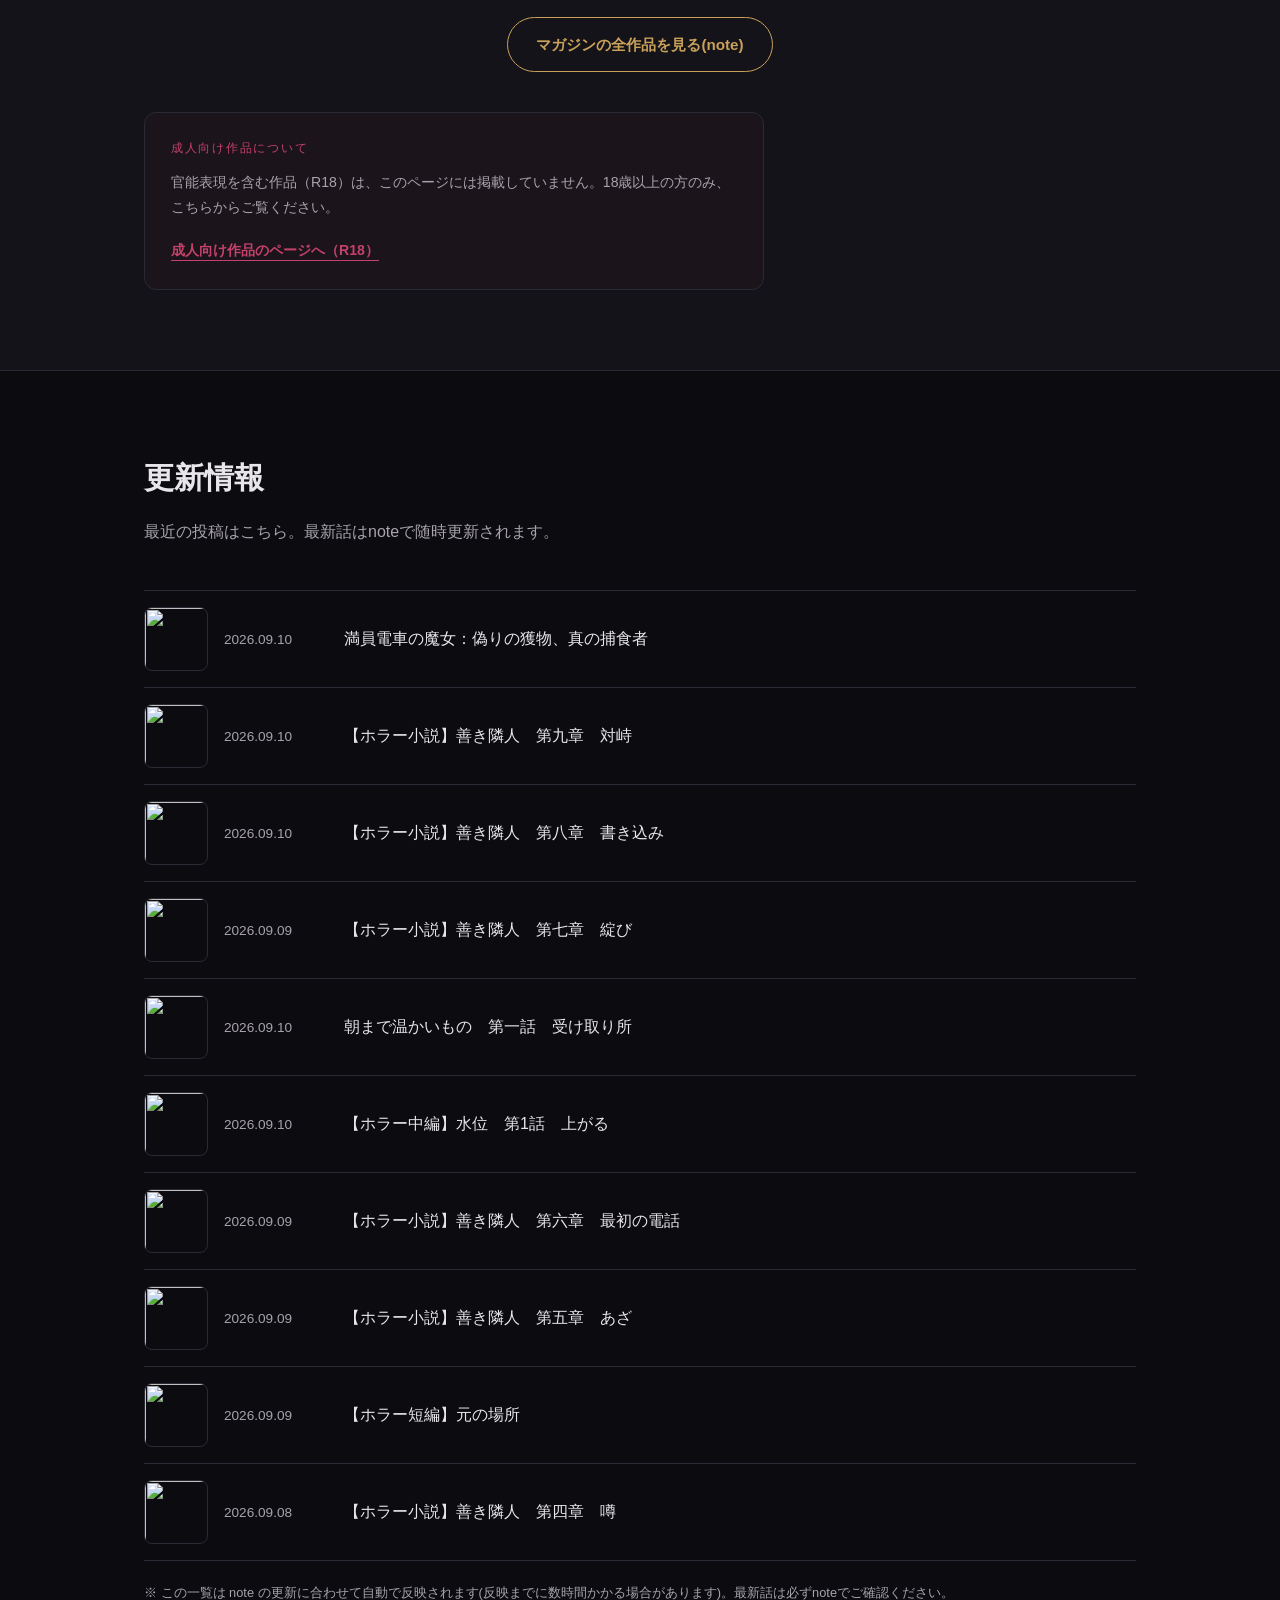
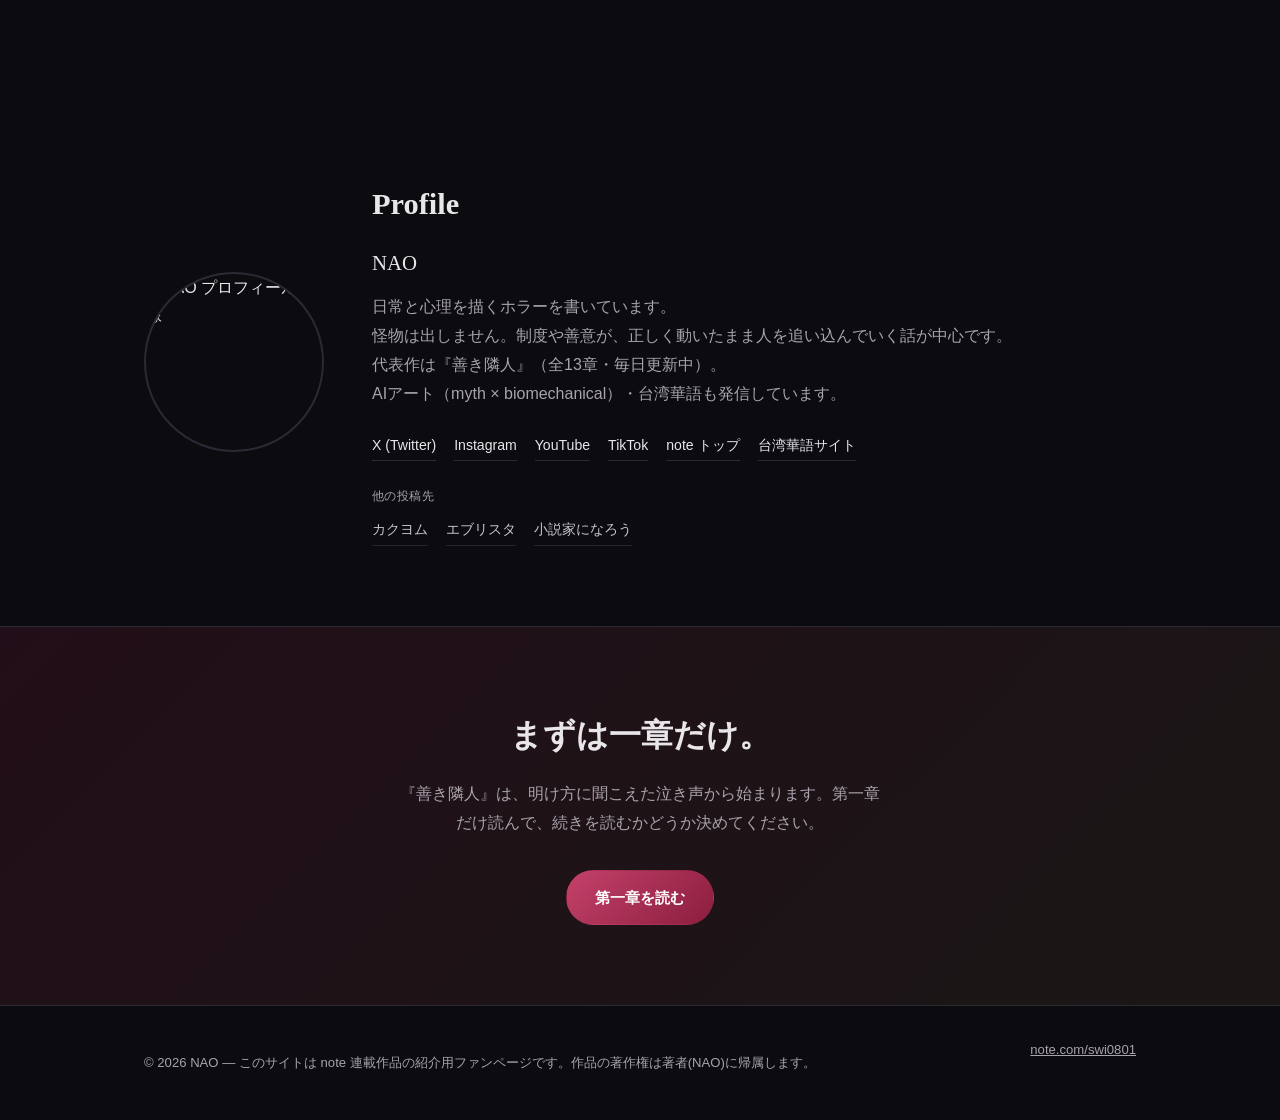
==== commit 80afb409: "Link 水位 now that it is published The カクヨム work page went live on 2026-09-10, so the placeholder that" ====
--- a/index.html
+++ b/index.html
@@ -117,8 +117,8 @@
             <p class="work-desc">
               一時間に百十ミリ。市営の地下駐車場が十分で満水になった。潜水士が入ったのは、天井のある水だった。海なら上に逃げられる。ここでは、上は壁だ。
             </p>
-            <p class="work-meta">全3話　／　2026年9月10日〜12日 公開</p>
-            <span class="work-soon">9月10日 公開予定</span>
+            <p class="work-meta">全3話・毎日更新中　／　9月12日 完結予定</p>
+            <a class="work-link" href="https://kakuyomu.jp/works/11054822661941012542" target="_blank" rel="noopener">カクヨムで読む →</a>
           </div>
         </article>
 
